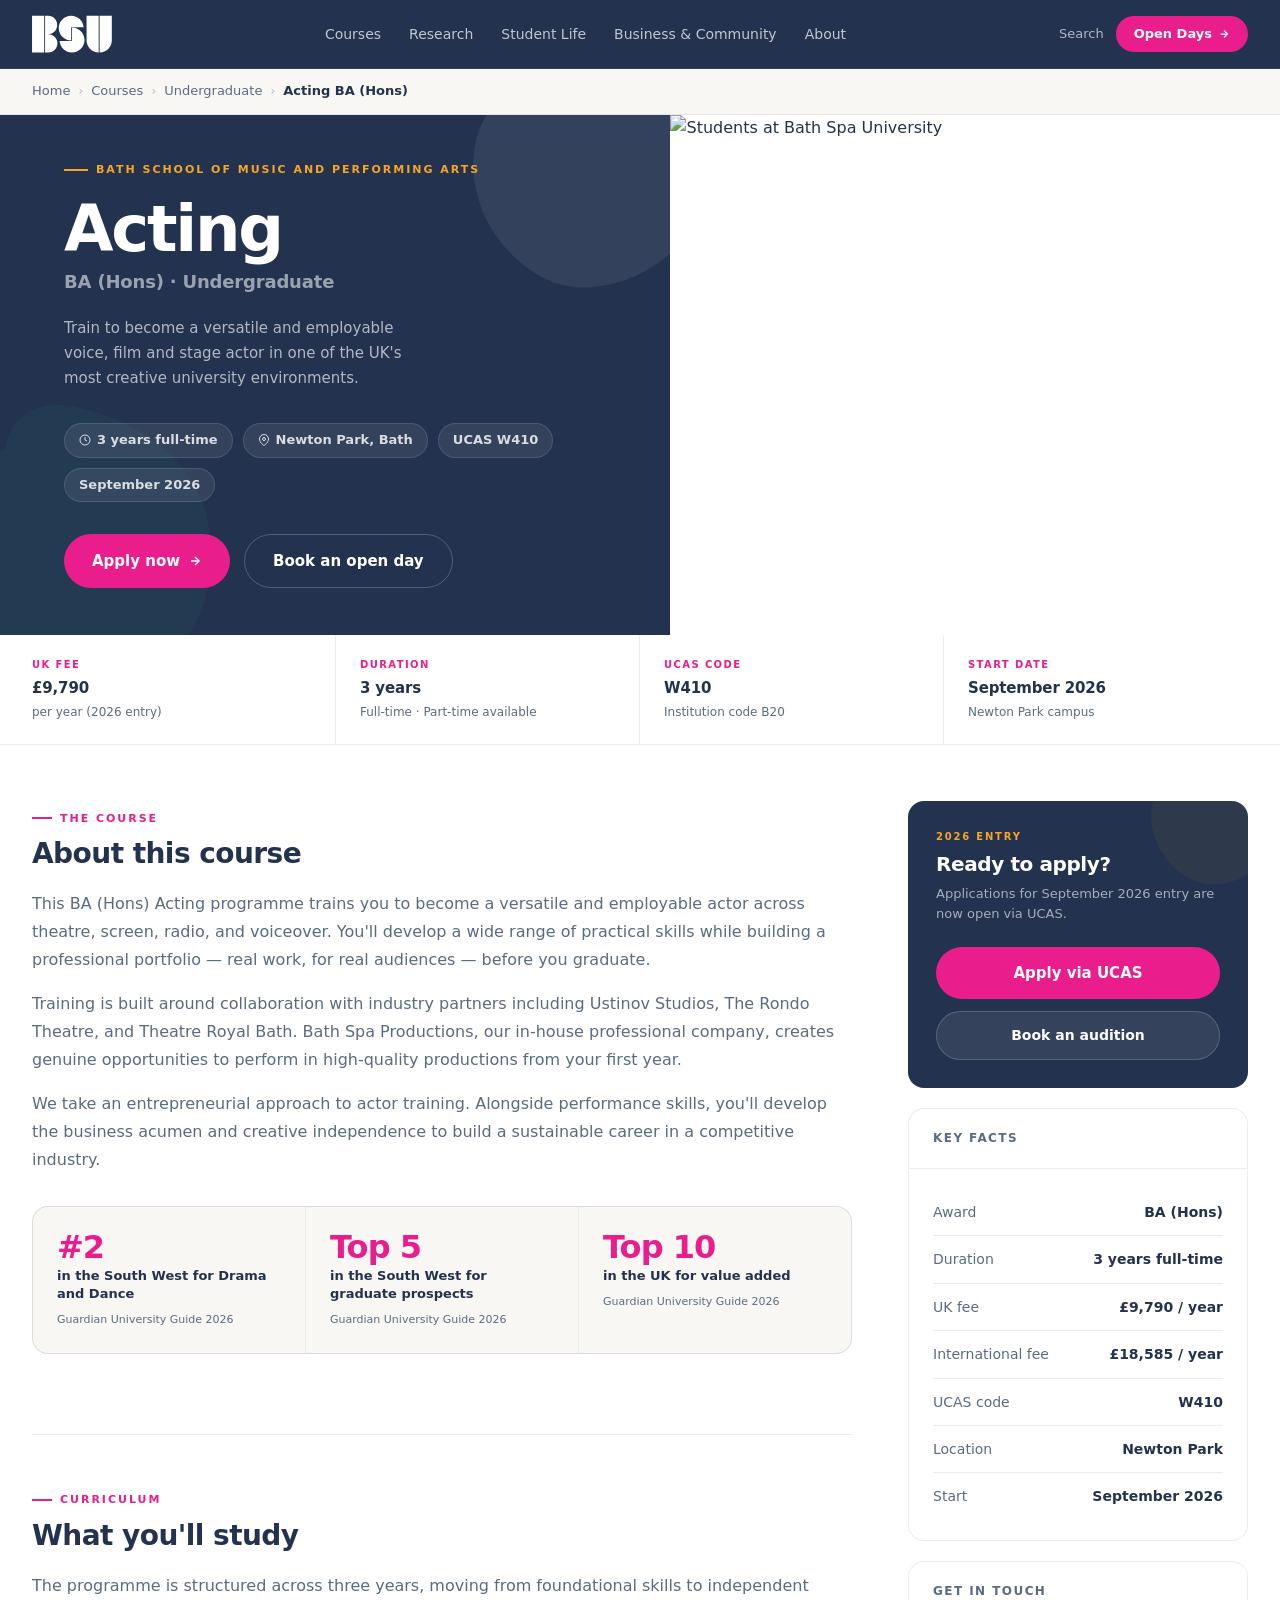
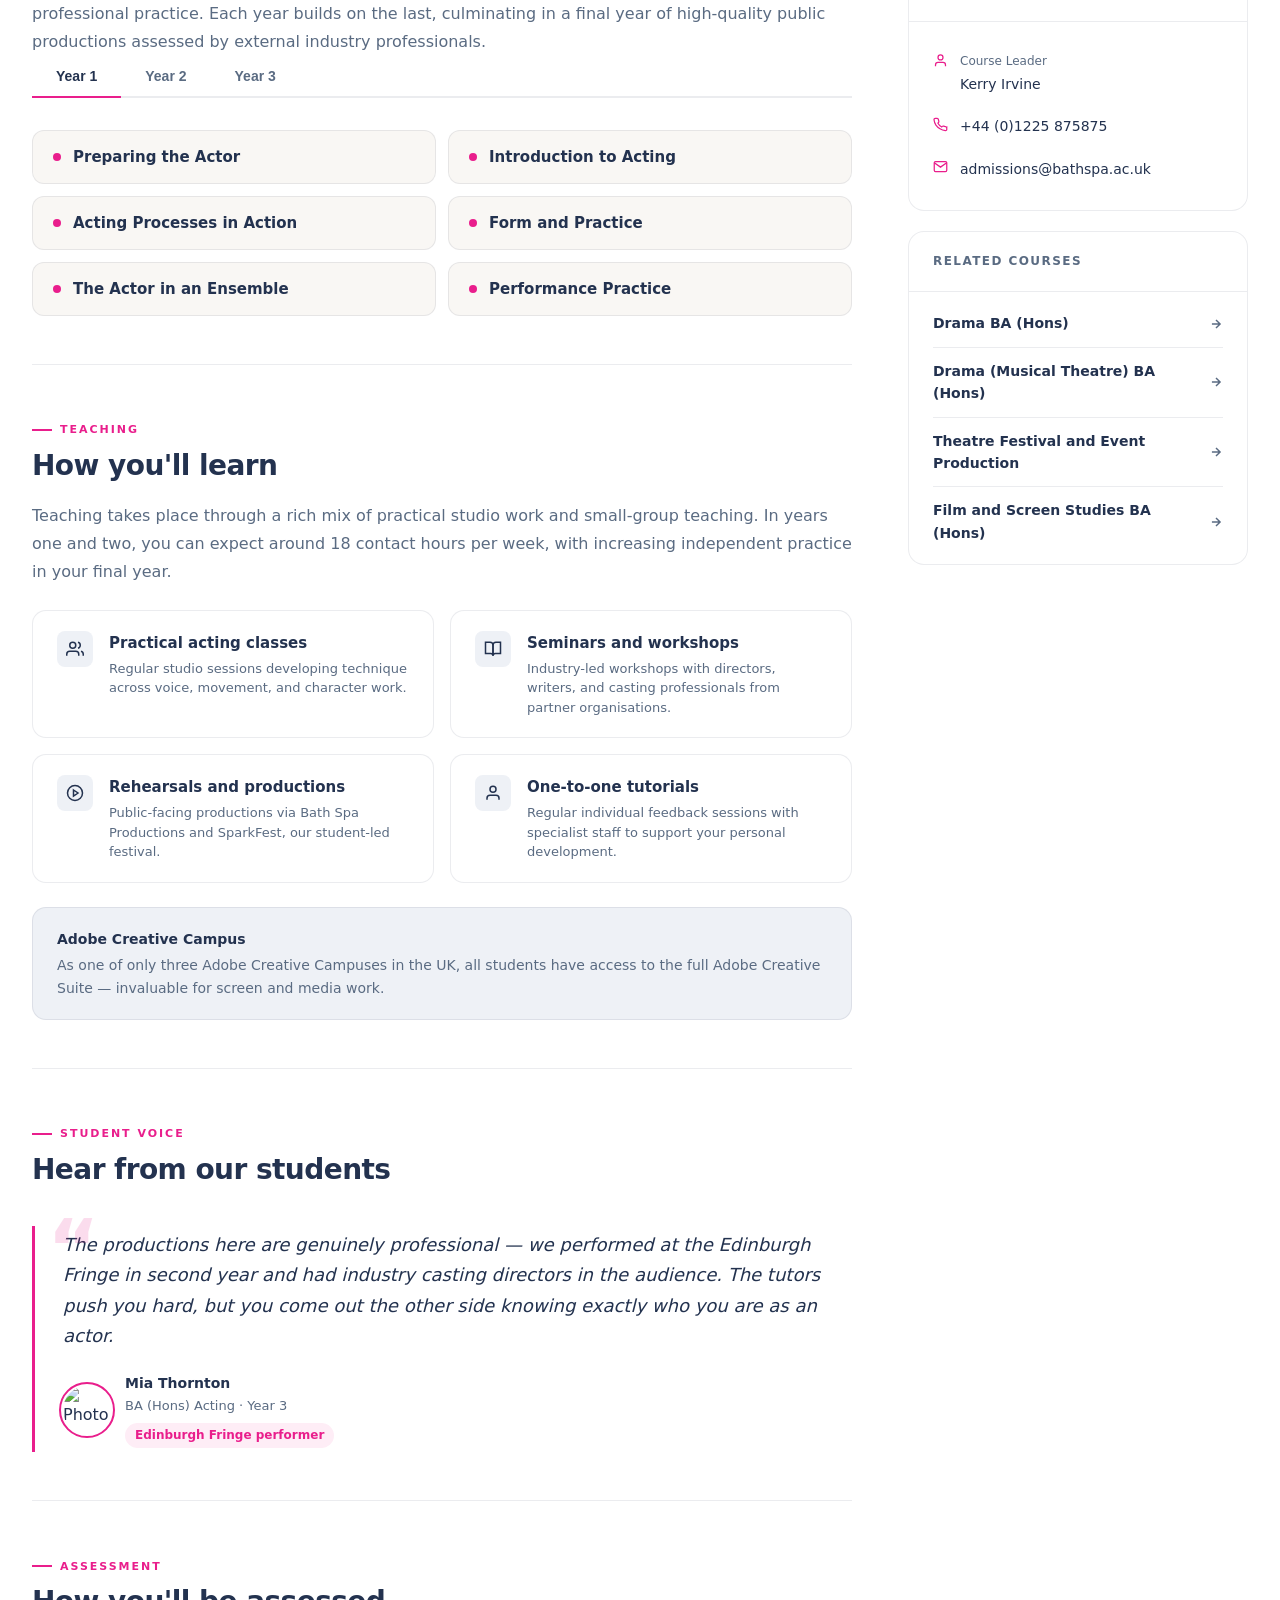
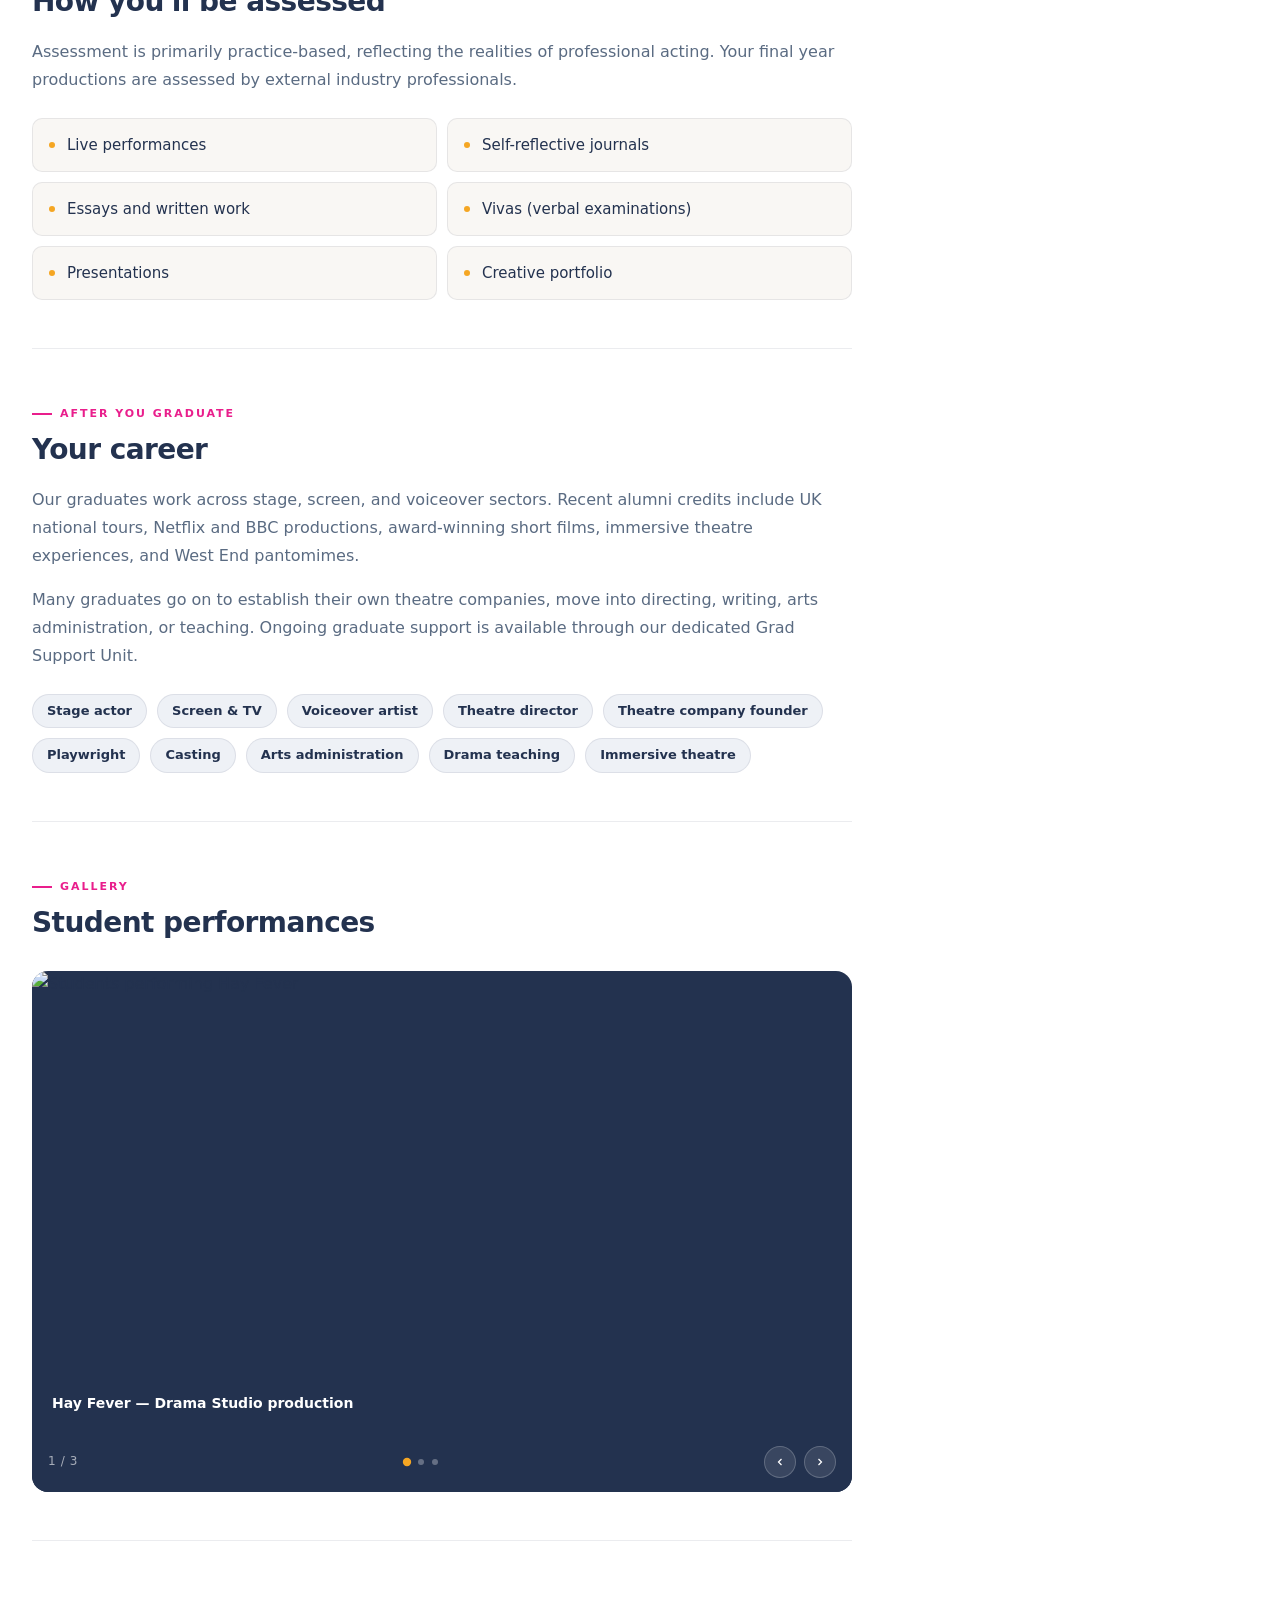
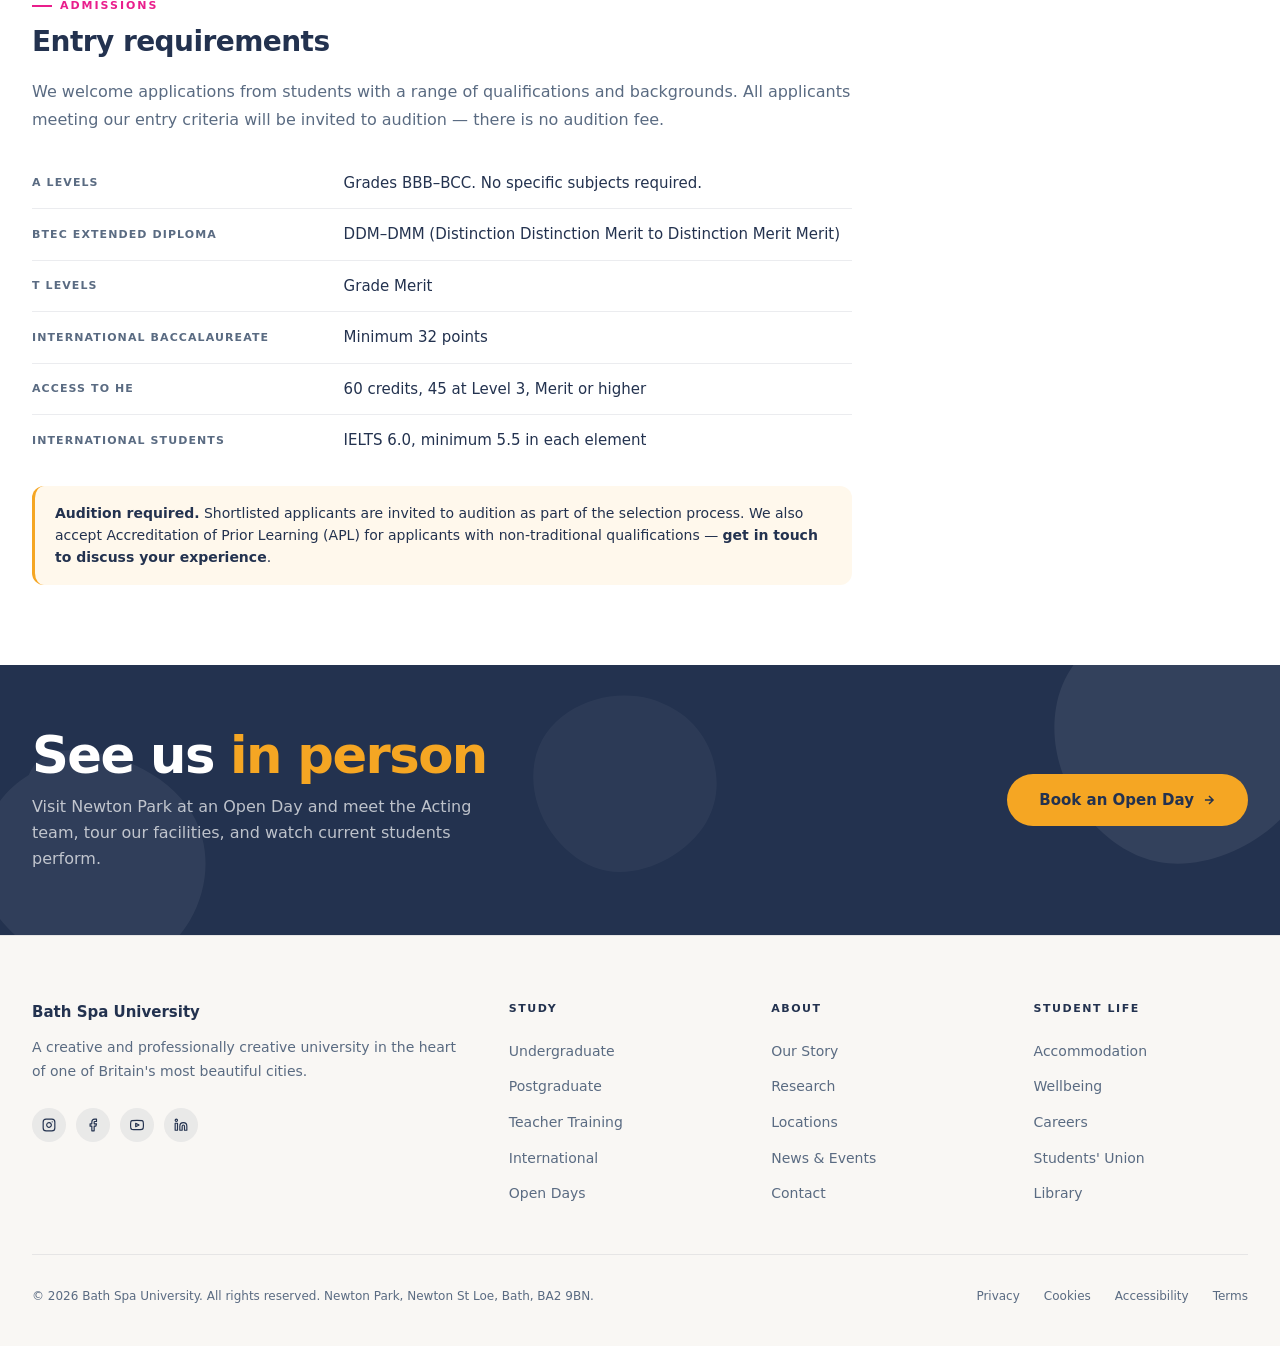
==== course.html @ 6f57d5d0 "add home page and course page" ====
<!DOCTYPE html>
<html lang="en">
<head>
  <meta charset="UTF-8">
  <meta name="viewport" content="width=device-width, initial-scale=1.0">
  <title>Acting BA (Hons) — Bath Spa University</title>
  <style>

    /* ═══════════════════════════════════════════════════════════════
       RESET & BASE
       ═══════════════════════════════════════════════════════════════ */

    *, *::before, *::after { box-sizing: border-box; margin: 0; padding: 0; }
    html { scroll-behavior: smooth; }

    body {
      font-family: ui-sans-serif, system-ui, -apple-system, BlinkMacSystemFont, sans-serif;
      color: #23324f;
      background: #ffffff;
      line-height: 1.6;
      -webkit-font-smoothing: antialiased;
    }

    a { text-decoration: none; color: inherit; }
    img { display: block; max-width: 100%; }

    :root {
      --navy:    #23324f;
      --magenta: #E91E8C;
      --teal:    #2DD4A8;
      --amber:   #F5A623;
      --stone:   #F9F7F4;
      --tint:    #EEF1F6;
      --muted:   #5a6b82;
      --border:  rgba(35,50,79,0.09);
    }

    /* ═══════════════════════════════════════════════════════════════
       NAVIGATION  (identical to home.html)
       ═══════════════════════════════════════════════════════════════ */

    .site-nav {
      position: sticky; top: 0; z-index: 200;
      background: var(--navy);
      border-bottom: 1px solid rgba(255,255,255,0.07);
    }

    .nav-inner {
      max-width: 1320px; margin: 0 auto; padding: 0 2rem;
      height: 4.25rem; display: flex; align-items: center;
      justify-content: space-between; gap: 2rem;
    }

    .nav-logo { display: flex; align-items: center; flex-shrink: 0; }
    .nav-logomark { width: 5rem; height: 2.375rem; }

    .nav-links { display: flex; list-style: none; flex: 1; justify-content: center; }
    .nav-links a {
      display: block; font-size: 0.875rem; font-weight: 500;
      color: rgba(255,255,255,0.72); padding: 0.5rem 0.875rem;
      border-radius: 0.375rem; transition: color 0.2s, background 0.2s;
    }
    .nav-links a:hover { color: white; background: rgba(255,255,255,0.08); }

    .nav-actions { display: flex; align-items: center; gap: 0.75rem; flex-shrink: 0; }
    .nav-text-link { font-size: 0.8125rem; font-weight: 500; color: rgba(255,255,255,0.65); transition: color 0.2s; }
    .nav-text-link:hover { color: white; }

    .btn-nav-cta {
      display: inline-flex; align-items: center; gap: 0.375rem;
      background: var(--magenta); color: white; font-size: 0.8125rem;
      font-weight: 700; padding: 0.5rem 1.125rem; border-radius: 9999px;
      transition: background 0.2s, transform 0.15s;
    }
    .btn-nav-cta:hover { background: #c41570; transform: translateY(-1px); }

    /* ═══════════════════════════════════════════════════════════════
       BREADCRUMB
       ═══════════════════════════════════════════════════════════════ */

    .breadcrumb-bar {
      background: var(--stone);
      border-bottom: 1px solid var(--border);
    }

    .breadcrumb {
      max-width: 1320px; margin: 0 auto; padding: 0.75rem 2rem;
      display: flex; align-items: center; gap: 0.5rem;
      font-size: 0.8125rem; color: var(--muted); flex-wrap: wrap;
    }

    .breadcrumb a { color: var(--muted); transition: color 0.2s; }
    .breadcrumb a:hover { color: var(--magenta); }
    .breadcrumb-sep { color: rgba(35,50,79,0.3); font-size: 0.75rem; }
    .breadcrumb-current { color: var(--navy); font-weight: 600; }

    /* ═══════════════════════════════════════════════════════════════
       COURSE HERO
       ═══════════════════════════════════════════════════════════════ */

    .course-hero {
      display: grid;
      grid-template-columns: 1.1fr 1fr;
      height: 520px;
    }

    .course-hero-panel {
      background: var(--navy);
      padding: 3.5rem 3rem 3.5rem 4rem;
      display: flex; flex-direction: column; justify-content: center;
      position: relative; overflow: hidden;
    }

    .course-hero-deco-bl {
      position: absolute; bottom: -5rem; left: -5rem;
      width: 20rem; height: 20rem; opacity: 0.05; pointer-events: none;
    }

    .course-hero-deco-tr {
      position: absolute; top: -4rem; right: -4rem;
      width: 18rem; height: 18rem; opacity: 0.07; pointer-events: none;
    }

    .course-school {
      display: inline-flex; align-items: center; gap: 0.5rem;
      font-size: 0.6875rem; font-weight: 700; text-transform: uppercase;
      letter-spacing: 0.18em; color: var(--amber); margin-bottom: 1.25rem;
      position: relative; z-index: 1;
    }
    .course-school::before {
      content: ''; display: block; width: 1.5rem; height: 2px;
      background: var(--amber); flex-shrink: 0;
    }

    .course-title {
      font-size: clamp(3rem, 5vw, 4.5rem);
      font-weight: 900; line-height: 0.95; letter-spacing: -0.035em;
      color: white; margin-bottom: 0.5rem; position: relative; z-index: 1;
    }

    .course-award {
      font-size: 1.125rem; font-weight: 600;
      color: rgba(255,255,255,0.55); margin-bottom: 1.25rem;
      position: relative; z-index: 1; letter-spacing: -0.01em;
    }

    .course-tagline {
      font-size: 0.9375rem; color: rgba(255,255,255,0.65);
      line-height: 1.65; max-width: 38ch; margin-bottom: 2rem;
      position: relative; z-index: 1;
    }

    .course-meta-pills {
      display: flex; flex-wrap: wrap; gap: 0.625rem;
      margin-bottom: 2rem; position: relative; z-index: 1;
    }

    .meta-pill {
      display: inline-flex; align-items: center; gap: 0.375rem;
      background: rgba(255,255,255,0.08); color: rgba(255,255,255,0.82);
      font-size: 0.8125rem; font-weight: 600; padding: 0.375rem 0.875rem;
      border-radius: 9999px; border: 1px solid rgba(255,255,255,0.12);
    }

    .course-hero-actions {
      display: flex; gap: 0.875rem; flex-wrap: wrap;
      position: relative; z-index: 1;
    }

    .btn-primary {
      display: inline-flex; align-items: center; gap: 0.5rem;
      background: var(--magenta); color: white; font-weight: 700;
      font-size: 0.9375rem; padding: 0.875rem 1.75rem; border-radius: 9999px;
      transition: background 0.2s, transform 0.2s, box-shadow 0.2s;
    }
    .btn-primary:hover {
      background: #c41570; transform: translateY(-2px);
      box-shadow: 0 10px 24px rgba(233,30,140,0.35);
    }

    .btn-ghost {
      display: inline-flex; align-items: center; gap: 0.5rem;
      background: transparent; color: white; font-weight: 600;
      font-size: 0.9375rem; padding: 0.875rem 1.75rem; border-radius: 9999px;
      border: 1.5px solid rgba(255,255,255,0.22);
      transition: border-color 0.2s, background 0.2s;
    }
    .btn-ghost:hover { border-color: rgba(255,255,255,0.48); background: rgba(255,255,255,0.06); }

    .course-hero-photo { position: relative; overflow: hidden; }
    .course-hero-photo img {
      position: absolute; inset: 0; width: 100%; height: 100%;
      object-fit: cover; object-position: center 30%;
    }

    /* ═══════════════════════════════════════════════════════════════
       FACTS BAR
       ═══════════════════════════════════════════════════════════════ */

    .facts-bar {
      background: white;
      border-bottom: 1px solid var(--border);
    }

    .facts-inner {
      max-width: 1320px; margin: 0 auto; padding: 0 2rem;
      display: grid; grid-template-columns: repeat(4, 1fr);
    }

    .fact-item {
      padding: 1.375rem 1.5rem;
      border-right: 1px solid var(--border);
      display: flex; flex-direction: column; gap: 0.2rem;
    }
    .fact-item:first-child { padding-left: 0; }
    .fact-item:last-child { border-right: none; }

    .fact-label {
      font-size: 0.625rem; font-weight: 700; text-transform: uppercase;
      letter-spacing: 0.14em; color: var(--magenta);
    }

    .fact-value {
      font-size: 0.9375rem; font-weight: 800; color: var(--navy);
      letter-spacing: -0.01em;
    }

    .fact-note { font-size: 0.75rem; color: var(--muted); }

    /* ═══════════════════════════════════════════════════════════════
       TWO-COLUMN LAYOUT
       ═══════════════════════════════════════════════════════════════ */

    .course-layout {
      max-width: 1320px; margin: 0 auto; padding: 3.5rem 2rem 5rem;
      display: grid; grid-template-columns: 1fr 340px; gap: 3.5rem;
      align-items: start;
    }

    /* ── MAIN CONTENT ── */

    .course-main { min-width: 0; }

    .course-section {
      padding-bottom: 3rem;
      margin-bottom: 3rem;
      border-bottom: 1px solid var(--border);
    }
    .course-section:last-child { border-bottom: none; padding-bottom: 0; margin-bottom: 0; }

    .section-eyebrow {
      display: inline-flex; align-items: center; gap: 0.5rem;
      font-size: 0.6875rem; font-weight: 700; text-transform: uppercase;
      letter-spacing: 0.18em; color: var(--magenta); margin-bottom: 0.75rem;
    }
    .section-eyebrow::before {
      content: ''; display: block; width: 1.25rem; height: 2px;
      background: var(--magenta); flex-shrink: 0;
    }

    .course-h2 {
      font-size: 1.75rem; font-weight: 900; letter-spacing: -0.02em;
      color: var(--navy); margin-bottom: 1.25rem; line-height: 1.1;
    }

    .course-body {
      font-size: 1rem; color: var(--muted); line-height: 1.75;
    }
    .course-body p + p { margin-top: 1rem; }

    /* Rankings strip */
    .rankings-strip {
      display: grid; grid-template-columns: repeat(3, 1fr);
      gap: 1px; background: var(--border);
      border: 1px solid var(--border); border-radius: 1rem;
      overflow: hidden; margin: 2rem 0;
    }

    .ranking-item {
      background: var(--stone); padding: 1.5rem;
      display: flex; flex-direction: column; gap: 0.25rem;
    }

    .ranking-stat {
      font-size: 2rem; font-weight: 900; letter-spacing: -0.03em;
      color: var(--magenta); line-height: 1;
    }

    .ranking-desc {
      font-size: 0.8125rem; color: var(--navy); font-weight: 600;
      line-height: 1.4;
    }

    .ranking-source {
      font-size: 0.6875rem; color: var(--muted); margin-top: 0.25rem;
    }

    /* Module tabs */
    .module-tabs {
      display: flex; gap: 0; border-bottom: 2px solid var(--border);
      margin-bottom: 2rem;
    }

    .module-tab {
      background: none; border: none; cursor: pointer;
      font-size: 0.875rem; font-weight: 600; color: var(--muted);
      padding: 0.75rem 1.5rem; margin-bottom: -2px;
      border-bottom: 2px solid transparent;
      transition: color 0.2s, border-color 0.2s;
    }
    .module-tab.active { color: var(--navy); border-bottom-color: var(--magenta); }
    .module-tab:hover { color: var(--navy); }

    .module-panel { display: none; }
    .module-panel.active { display: block; }

    .module-grid {
      display: grid; grid-template-columns: repeat(2, 1fr); gap: 0.75rem;
    }

    .module-card {
      background: var(--stone); border-radius: 0.75rem;
      padding: 1rem 1.25rem;
      border: 1px solid var(--border);
      display: flex; align-items: flex-start; gap: 0.75rem;
    }

    .module-dot {
      width: 0.5rem; height: 0.5rem; border-radius: 50%;
      background: var(--magenta); flex-shrink: 0; margin-top: 0.375rem;
    }

    .module-name {
      font-size: 0.9375rem; font-weight: 600; color: var(--navy);
      line-height: 1.35;
    }

    /* Teaching methods */
    .teaching-grid {
      display: grid; grid-template-columns: repeat(2, 1fr); gap: 1rem;
      margin-top: 1.5rem;
    }

    .teaching-card {
      background: white; border: 1px solid var(--border);
      border-radius: 0.875rem; padding: 1.25rem 1.5rem;
      display: flex; align-items: flex-start; gap: 1rem;
    }

    .teaching-icon {
      width: 2.25rem; height: 2.25rem; border-radius: 0.5rem;
      background: var(--tint); display: flex; align-items: center;
      justify-content: center; flex-shrink: 0; color: var(--navy);
    }

    .teaching-card-title {
      font-size: 0.9375rem; font-weight: 700; color: var(--navy);
      margin-bottom: 0.25rem;
    }
    .teaching-card-desc { font-size: 0.8125rem; color: var(--muted); line-height: 1.5; }

    /* Carousel */
    .carousel {
      position: relative; overflow: hidden; border-radius: 1rem;
      background: var(--navy); margin-top: 2rem;
    }

    .carousel-track {
      display: flex; transition: transform 0.45s cubic-bezier(0.4,0,0.2,1);
    }

    .carousel-slide {
      min-width: 100%; position: relative; aspect-ratio: 16/9;
    }

    .carousel-slide img {
      width: 100%; height: 100%; object-fit: cover; display: block;
    }

    .carousel-caption {
      position: absolute; bottom: 0; left: 0; right: 0;
      padding: 1.5rem 1.25rem 1.125rem;
      background: linear-gradient(to top, rgba(35,50,79,0.85) 0%, transparent 100%);
      color: white; font-size: 0.875rem; font-weight: 600;
    }

    .carousel-controls {
      display: flex; align-items: center; justify-content: space-between;
      padding: 0.875rem 1rem; background: var(--navy);
    }

    .carousel-dots {
      display: flex; gap: 0.5rem; align-items: center;
    }

    .carousel-dot {
      width: 6px; height: 6px; border-radius: 50%;
      background: rgba(255,255,255,0.3); border: none; cursor: pointer; padding: 0;
      transition: background 0.2s, transform 0.2s;
    }

    .carousel-dot.active { background: var(--amber); transform: scale(1.4); }

    .carousel-btn {
      background: rgba(255,255,255,0.1); border: 1px solid rgba(255,255,255,0.2);
      color: white; border-radius: 9999px; width: 2rem; height: 2rem;
      display: flex; align-items: center; justify-content: center;
      cursor: pointer; transition: background 0.2s;
      font-size: 0.75rem; padding: 0;
    }

    .carousel-btn:hover { background: rgba(255,255,255,0.2); }

    .carousel-label {
      font-size: 0.75rem; color: rgba(255,255,255,0.6); font-weight: 500; letter-spacing: 0.05em;
    }

    /* Inline pull-quote testimonial */
    .pull-quote {
      margin-top: 2.5rem;
      border-left: 3px solid var(--magenta);
      padding: 0.25rem 0 0.25rem 1.75rem;
      position: relative;
    }

    .pull-quote-mark {
      font-size: 5rem; line-height: 1; font-weight: 900;
      color: var(--magenta); opacity: 0.15;
      position: absolute; top: -1rem; left: 0.75rem;
      pointer-events: none; user-select: none; font-style: normal;
    }

    .pull-quote blockquote {
      font-size: 1.125rem; font-style: italic; font-weight: 500;
      color: var(--navy); line-height: 1.7; margin: 0 0 1.25rem;
    }

    .pull-quote-attribution {
      display: flex; align-items: center; gap: 0.875rem;
    }

    .pull-quote-avatar {
      width: 3rem; height: 3rem; border-radius: 50%;
      object-fit: cover; flex-shrink: 0;
      outline: 2px solid var(--magenta); outline-offset: 2px;
    }

    .pull-quote-name {
      font-size: 0.875rem; font-weight: 700; color: var(--navy);
    }

    .pull-quote-role {
      font-size: 0.8125rem; color: var(--muted); margin-top: 0.1rem;
    }

    .pull-quote-tag {
      display: inline-block; padding: 0.2rem 0.625rem;
      background: rgba(233,30,140,0.08); color: var(--magenta);
      border-radius: 9999px; font-size: 0.75rem; font-weight: 600;
      margin-top: 0.375rem;
    }

    /* Assessment list */
    .assessment-list {
      display: grid; grid-template-columns: repeat(2, 1fr);
      gap: 0.625rem; margin-top: 1.5rem;
    }

    .assessment-item {
      display: flex; align-items: center; gap: 0.75rem;
      font-size: 0.9375rem; color: var(--navy); font-weight: 500;
      padding: 0.875rem 1rem; background: var(--stone);
      border-radius: 0.625rem; border: 1px solid var(--border);
    }

    .assessment-item::before {
      content: ''; display: block; width: 0.375rem; height: 0.375rem;
      border-radius: 50%; background: var(--amber); flex-shrink: 0;
    }

    /* Careers */
    .careers-tags {
      display: flex; flex-wrap: wrap; gap: 0.625rem; margin-top: 1.5rem;
    }

    .career-tag {
      display: inline-block; background: var(--tint);
      color: var(--navy); font-size: 0.8125rem; font-weight: 600;
      padding: 0.375rem 0.875rem; border-radius: 9999px;
      border: 1px solid var(--border);
    }

    /* Entry requirements */
    .entry-table {
      width: 100%; border-collapse: collapse; margin-top: 1.5rem;
      font-size: 0.9375rem;
    }

    .entry-table tr { border-bottom: 1px solid var(--border); }
    .entry-table tr:last-child { border-bottom: none; }

    .entry-table th {
      text-align: left; font-size: 0.6875rem; font-weight: 700;
      text-transform: uppercase; letter-spacing: 0.1em; color: var(--muted);
      padding: 0.875rem 1rem 0.875rem 0; width: 38%;
    }

    .entry-table td {
      padding: 0.875rem 0; color: var(--navy); font-weight: 500;
      line-height: 1.5;
    }

    .entry-note {
      margin-top: 1.25rem; padding: 1rem 1.25rem;
      background: #FFF8EC; border-radius: 0.75rem;
      border-left: 3px solid var(--amber);
      font-size: 0.875rem; color: var(--navy); line-height: 1.6;
    }

    /* ── SIDEBAR ── */

    .course-sidebar { position: sticky; top: calc(4.25rem + 1.5rem); }

    .sidebar-card {
      background: white; border: 1px solid var(--border);
      border-radius: 1rem; overflow: hidden; margin-bottom: 1.25rem;
    }

    .sidebar-card-head {
      padding: 1.25rem 1.5rem;
      border-bottom: 1px solid var(--border);
    }

    .sidebar-card-title {
      font-size: 0.75rem; font-weight: 700; text-transform: uppercase;
      letter-spacing: 0.12em; color: var(--muted);
    }

    .sidebar-card-body { padding: 1.25rem 1.5rem; }

    /* Apply card */
    .apply-card {
      background: var(--navy);
      border-radius: 1rem; padding: 1.75rem; margin-bottom: 1.25rem;
      position: relative; overflow: hidden;
    }

    .apply-card-deco {
      position: absolute; top: -3rem; right: -3rem;
      width: 10rem; height: 10rem; opacity: 0.06; pointer-events: none;
    }

    .apply-card-label {
      font-size: 0.625rem; font-weight: 700; text-transform: uppercase;
      letter-spacing: 0.18em; color: var(--amber); margin-bottom: 0.5rem;
    }

    .apply-card-title {
      font-size: 1.25rem; font-weight: 900; color: white;
      letter-spacing: -0.02em; line-height: 1.15; margin-bottom: 0.5rem;
    }

    .apply-card-deadline {
      font-size: 0.8125rem; color: rgba(255,255,255,0.6);
      margin-bottom: 1.5rem; line-height: 1.5;
    }

    .btn-apply {
      display: block; text-align: center; background: var(--magenta);
      color: white; font-weight: 700; font-size: 0.9375rem;
      padding: 0.875rem 1.5rem; border-radius: 9999px;
      transition: background 0.2s, transform 0.15s; margin-bottom: 0.75rem;
      position: relative; z-index: 1;
    }
    .btn-apply:hover { background: #c41570; transform: translateY(-1px); }

    .btn-audition {
      display: block; text-align: center; background: rgba(255,255,255,0.08);
      color: white; font-weight: 600; font-size: 0.875rem;
      padding: 0.75rem 1.5rem; border-radius: 9999px;
      border: 1.5px solid rgba(255,255,255,0.18);
      transition: background 0.2s; position: relative; z-index: 1;
    }
    .btn-audition:hover { background: rgba(255,255,255,0.14); }

    /* Key facts */
    .keyfact-row {
      display: flex; justify-content: space-between; align-items: baseline;
      gap: 1rem; padding: 0.75rem 0; border-bottom: 1px solid var(--border);
      font-size: 0.875rem;
    }
    .keyfact-row:last-child { border-bottom: none; }
    .keyfact-label { color: var(--muted); flex-shrink: 0; }
    .keyfact-value { font-weight: 700; color: var(--navy); text-align: right; }

    /* Contact */
    .contact-row {
      display: flex; align-items: flex-start; gap: 0.75rem;
      font-size: 0.875rem; padding: 0.625rem 0;
    }
    .contact-row svg { flex-shrink: 0; margin-top: 0.1rem; color: var(--magenta); }
    .contact-row a { color: var(--navy); transition: color 0.2s; }
    .contact-row a:hover { color: var(--magenta); }

    /* Related courses */
    .related-course {
      display: flex; align-items: center; justify-content: space-between;
      gap: 0.75rem; padding: 0.75rem 0;
      border-bottom: 1px solid var(--border);
      font-size: 0.875rem; font-weight: 600; color: var(--navy);
      transition: color 0.2s;
    }
    .related-course:last-child { border-bottom: none; }
    .related-course:hover { color: var(--magenta); }
    .related-course svg { flex-shrink: 0; color: var(--muted); }

    /* ═══════════════════════════════════════════════════════════════
       OPEN DAY CTA BANNER
       ═══════════════════════════════════════════════════════════════ */

    .cta-banner {
      background: var(--navy); padding: 4rem 0;
      position: relative; overflow: hidden;
    }

    .cta-banner-deco {
      position: absolute; pointer-events: none;
    }
    .cta-banner-deco-1 { top: -4rem; right: -4rem; width: 20rem; height: 20rem; opacity: 0.07; }
    .cta-banner-deco-2 { bottom: -5rem; left: -3rem; width: 18rem; height: 18rem; opacity: 0.06; }
    .cta-banner-deco-3 { top: 50%; left: 40%; transform: translateY(-50%); width: 14rem; height: 14rem; opacity: 0.04; }

    .cta-banner-inner {
      max-width: 1320px; margin: 0 auto; padding: 0 2rem;
      display: flex; justify-content: space-between; align-items: center;
      gap: 3rem; position: relative; z-index: 1;
    }

    .cta-banner-text h2 {
      font-size: clamp(2.25rem, 4vw, 3.5rem); font-weight: 900; color: white;
      letter-spacing: -0.03em; line-height: 1.05; margin-bottom: 0.75rem;
    }

    .cta-banner-text h2 em {
      font-style: normal; color: var(--amber);
    }

    .cta-banner-text p {
      font-size: 1rem; color: rgba(255,255,255,0.7); line-height: 1.6; max-width: 44ch;
    }

    .btn-banner {
      display: inline-flex; align-items: center; gap: 0.5rem;
      background: var(--amber); color: var(--navy); font-weight: 700;
      font-size: 0.9375rem; padding: 0.875rem 2rem; border-radius: 9999px;
      white-space: nowrap; flex-shrink: 0;
      transition: transform 0.2s, box-shadow 0.2s;
    }
    .btn-banner:hover { transform: translateY(-2px); box-shadow: 0 8px 24px rgba(0,0,0,0.25); }

    /* ═══════════════════════════════════════════════════════════════
       FOOTER
       ═══════════════════════════════════════════════════════════════ */

    .site-footer { background: var(--stone); border-top: 1px solid var(--border); color: var(--muted); }

    .footer-inner { max-width: 1320px; margin: 0 auto; padding: 4rem 2rem 2.5rem; }

    .footer-top {
      display: grid; grid-template-columns: 2fr 1fr 1fr 1fr;
      gap: 3rem; padding-bottom: 3rem;
      border-bottom: 1px solid var(--border); margin-bottom: 2rem;
    }

    .footer-brand-name { font-size: 0.9375rem; font-weight: 800; color: var(--navy); margin-bottom: 0.75rem; }
    .footer-brand-body { font-size: 0.875rem; line-height: 1.7; margin-bottom: 1.5rem; }

    .footer-social { display: flex; gap: 0.625rem; }
    .social-icon {
      display: flex; align-items: center; justify-content: center;
      width: 2.125rem; height: 2.125rem; border-radius: 50%;
      background: rgba(35,50,79,0.07); color: var(--navy);
      transition: background 0.2s, color 0.2s;
    }
    .social-icon:hover { background: var(--magenta); color: white; }

    .footer-col h4 { font-size: 0.6875rem; font-weight: 700; text-transform: uppercase; letter-spacing: 0.14em; color: var(--navy); margin-bottom: 1.25rem; }
    .footer-col ul { list-style: none; display: flex; flex-direction: column; gap: 0.625rem; }
    .footer-col ul a { font-size: 0.875rem; color: var(--muted); transition: color 0.2s; }
    .footer-col ul a:hover { color: var(--magenta); }

    .footer-bottom { display: flex; justify-content: space-between; align-items: center; gap: 1rem; }
    .footer-bottom p { font-size: 0.75rem; }
    .footer-legal { display: flex; gap: 1.5rem; }
    .footer-legal a { font-size: 0.75rem; color: var(--muted); transition: color 0.2s; }
    .footer-legal a:hover { color: var(--navy); }

    /* ═══════════════════════════════════════════════════════════════
       RESPONSIVE
       ═══════════════════════════════════════════════════════════════ */

    @media (max-width: 1080px) {
      .course-layout { grid-template-columns: 1fr; }
      .course-sidebar { position: static; }
      .sidebar-card { max-width: 560px; }
      .apply-card { max-width: 560px; }
      .facts-inner { grid-template-columns: repeat(2, 1fr); }
      .fact-item:nth-child(2) { border-right: none; }
      .fact-item:nth-child(3) { border-right: 1px solid var(--border); padding-left: 0; }
      .footer-top { grid-template-columns: 1fr 1fr; gap: 2rem; }
    }

    @media (max-width: 800px) {
      .course-hero { grid-template-columns: 1fr; height: auto; }
      .course-hero-panel { padding: 3rem 1.75rem; }
      .course-hero-photo { height: 50vw; }
      .module-grid { grid-template-columns: 1fr; }
      .teaching-grid { grid-template-columns: 1fr; }
      .assessment-list { grid-template-columns: 1fr; }
      .rankings-strip { grid-template-columns: 1fr; }
      .cta-banner-inner { flex-direction: column; align-items: flex-start; }
    }

    @media (max-width: 640px) {
      .nav-links { display: none; }
      .nav-text-link { display: none; }
      .facts-inner { grid-template-columns: 1fr 1fr; }
      .fact-item:nth-child(2) { border-right: none; }
      .fact-item:nth-child(3) { border-right: 1px solid var(--border); }
      .footer-top { grid-template-columns: 1fr; }
      .footer-bottom { flex-direction: column; align-items: flex-start; }
    }

  </style>
</head>
<body>

  <!-- ═══════════════════════════════════════════════════════════════
       NAVIGATION
       ═══════════════════════════════════════════════════════════════ -->
  <nav class="site-nav" aria-label="Site navigation">
    <div class="nav-inner">
      <a href="home.html" class="nav-logo" aria-label="Bath Spa University home">
        <svg class="nav-logomark" viewBox="60 400 1300 615" xmlns="http://www.w3.org/2000/svg" aria-hidden="true">
          <path fill="white" d="M946.5 409.9v399.3c0 110.1 88.2 199.3 197.1 199.6V409.9z"/>
          <path fill="white" d="M1356.8 409.9h-198.2v598.9h.6c109.1 0 197.6-89.4 197.6-199.6z"/>
          <path fill="white" d="M710.7 602.1v218.4H508.5c7.7 105.2 95.3 188.2 202.2 188.2 112 0 202.8-91 202.8-203.3s-90.8-203.3-202.8-203.3"/>
          <path fill="white" d="M697.3 813.1V596.5h202.2c-7.7-104.3-95.3-186.6-202.2-186.6-112 0-202.8 90.3-202.8 201.6s90.8 201.6 202.8 201.6"/>
          <path fill="white" d="M473.6 859.2c0 82.6-66.3 149.5-148 149.5h-52.7V409.9h52.2c80 .3 144.7 67.1 144.7 149.5s-64.7 149.2-144.7 149.5h.5v.8c81.7 0 148 66.9 148 149.5"/>
          <path fill="white" d="M258.7 719.1V409.4h-198v598.9h198v-9.8z"/>
        </svg>
      </a>
      <ul class="nav-links" role="list">
        <li><a href="#">Courses</a></li>
        <li><a href="#">Research</a></li>
        <li><a href="#">Student Life</a></li>
        <li><a href="#">Business & Community</a></li>
        <li><a href="#">About</a></li>
      </ul>
      <div class="nav-actions">
        <a href="#" class="nav-text-link">Search</a>
        <a href="#" class="btn-nav-cta">Open Days
          <svg width="12" height="12" viewBox="0 0 24 24" fill="none" stroke="currentColor" stroke-width="2.5" aria-hidden="true"><path d="M5 12h14M12 5l7 7-7 7"/></svg>
        </a>
      </div>
    </div>
  </nav>

  <!-- ═══════════════════════════════════════════════════════════════
       BREADCRUMB
       ═══════════════════════════════════════════════════════════════ -->
  <div class="breadcrumb-bar">
    <nav class="breadcrumb" aria-label="Breadcrumb">
      <a href="home.html">Home</a>
      <span class="breadcrumb-sep" aria-hidden="true">›</span>
      <a href="#">Courses</a>
      <span class="breadcrumb-sep" aria-hidden="true">›</span>
      <a href="#">Undergraduate</a>
      <span class="breadcrumb-sep" aria-hidden="true">›</span>
      <span class="breadcrumb-current">Acting BA (Hons)</span>
    </nav>
  </div>

  <!-- ═══════════════════════════════════════════════════════════════
       COURSE HERO
       ═══════════════════════════════════════════════════════════════ -->
  <section class="course-hero" aria-labelledby="course-title">

    <div class="course-hero-panel">

      <svg class="course-hero-deco-bl" viewBox="0 0 300 300" xmlns="http://www.w3.org/2000/svg" aria-hidden="true">
        <path d="M80,50 C30,80 10,150 50,200 C90,250 160,280 210,260 C260,240 280,180 270,120 C260,60 200,20 140,10 C110,5 85,20 80,50 Z" fill="#2DD4A8"/>
      </svg>

      <svg class="course-hero-deco-tr" viewBox="0 0 300 300" xmlns="http://www.w3.org/2000/svg" aria-hidden="true">
        <path d="M220,30 C270,60 290,130 260,180 C230,230 160,260 110,240 C60,220 20,160 30,100 C40,40 100,10 150,10 C175,10 195,15 220,30 Z" fill="white"/>
      </svg>

      <p class="course-school">Bath School of Music and Performing Arts</p>

      <h1 class="course-title" id="course-title">Acting</h1>
      <p class="course-award">BA (Hons) · Undergraduate</p>

      <p class="course-tagline">Train to become a versatile and employable voice, film and stage actor in one of the UK's most creative university environments.</p>

      <div class="course-meta-pills">
        <span class="meta-pill">
          <svg width="12" height="12" viewBox="0 0 24 24" fill="none" stroke="currentColor" stroke-width="2" aria-hidden="true"><circle cx="12" cy="12" r="10"/><path d="M12 6v6l4 2"/></svg>
          3 years full-time
        </span>
        <span class="meta-pill">
          <svg width="12" height="12" viewBox="0 0 24 24" fill="none" stroke="currentColor" stroke-width="2" aria-hidden="true"><path d="M21 10c0 7-9 13-9 13s-9-6-9-13a9 9 0 0 1 18 0z"/><circle cx="12" cy="10" r="3"/></svg>
          Newton Park, Bath
        </span>
        <span class="meta-pill">UCAS W410</span>
        <span class="meta-pill">September 2026</span>
      </div>

      <div class="course-hero-actions">
        <a href="#" class="btn-primary">
          Apply now
          <svg width="14" height="14" viewBox="0 0 24 24" fill="none" stroke="currentColor" stroke-width="2.5" aria-hidden="true"><path d="M5 12h14M12 5l7 7-7 7"/></svg>
        </a>
        <a href="#" class="btn-ghost">Book an open day</a>
      </div>

    </div>

    <div class="course-hero-photo" role="img" aria-label="Acting students performing at Bath Spa University">
      <img
        src="https://www.bathspa.ac.uk/media/bathspaacuk/courses/acting/Pool-no-water-mast-1000x1000.jpg"
        alt="Students at Bath Spa University"
        loading="eager"
        fetchpriority="high"
      >
    </div>

  </section>

  <!-- ═══════════════════════════════════════════════════════════════
       KEY FACTS BAR
       ═══════════════════════════════════════════════════════════════ -->
  <div class="facts-bar" aria-label="Key course facts">
    <div class="facts-inner">
      <div class="fact-item">
        <span class="fact-label">UK fee</span>
        <span class="fact-value">£9,790</span>
        <span class="fact-note">per year (2026 entry)</span>
      </div>
      <div class="fact-item">
        <span class="fact-label">Duration</span>
        <span class="fact-value">3 years</span>
        <span class="fact-note">Full-time · Part-time available</span>
      </div>
      <div class="fact-item">
        <span class="fact-label">UCAS code</span>
        <span class="fact-value">W410</span>
        <span class="fact-note">Institution code B20</span>
      </div>
      <div class="fact-item">
        <span class="fact-label">Start date</span>
        <span class="fact-value">September 2026</span>
        <span class="fact-note">Newton Park campus</span>
      </div>
    </div>
  </div>

  <!-- ═══════════════════════════════════════════════════════════════
       MAIN CONTENT + SIDEBAR
       ═══════════════════════════════════════════════════════════════ -->
  <div class="course-layout">

    <!-- ── MAIN ── -->
    <main class="course-main" id="main-content">

      <!-- OVERVIEW -->
      <section class="course-section" aria-labelledby="overview-heading">
        <p class="section-eyebrow">The course</p>
        <h2 class="course-h2" id="overview-heading">About this course</h2>
        <div class="course-body">
          <p>This BA (Hons) Acting programme trains you to become a versatile and employable actor across theatre, screen, radio, and voiceover. You'll develop a wide range of practical skills while building a professional portfolio — real work, for real audiences — before you graduate.</p>
          <p>Training is built around collaboration with industry partners including Ustinov Studios, The Rondo Theatre, and Theatre Royal Bath. Bath Spa Productions, our in-house professional company, creates genuine opportunities to perform in high-quality productions from your first year.</p>
          <p>We take an entrepreneurial approach to actor training. Alongside performance skills, you'll develop the business acumen and creative independence to build a sustainable career in a competitive industry.</p>
        </div>

        <div class="rankings-strip" role="list" aria-label="Course rankings">
          <div class="ranking-item" role="listitem">
            <p class="ranking-stat">#2</p>
            <p class="ranking-desc">in the South West for Drama and Dance</p>
            <p class="ranking-source">Guardian University Guide 2026</p>
          </div>
          <div class="ranking-item" role="listitem">
            <p class="ranking-stat">Top 5</p>
            <p class="ranking-desc">in the South West for graduate prospects</p>
            <p class="ranking-source">Guardian University Guide 2026</p>
          </div>
          <div class="ranking-item" role="listitem">
            <p class="ranking-stat">Top 10</p>
            <p class="ranking-desc">in the UK for value added</p>
            <p class="ranking-source">Guardian University Guide 2026</p>
          </div>
        </div>
      </section>

      <!-- WHAT YOU'LL STUDY -->
      <section class="course-section" aria-labelledby="modules-heading">
        <p class="section-eyebrow">Curriculum</p>
        <h2 class="course-h2" id="modules-heading">What you'll study</h2>
        <p class="course-body">The programme is structured across three years, moving from foundational skills to independent professional practice. Each year builds on the last, culminating in a final year of high-quality public productions assessed by external industry professionals.</p>

        <div class="module-tabs" role="tablist" aria-label="Study years">
          <button class="module-tab active" role="tab" aria-selected="true" data-panel="year1">Year 1</button>
          <button class="module-tab" role="tab" aria-selected="false" data-panel="year2">Year 2</button>
          <button class="module-tab" role="tab" aria-selected="false" data-panel="year3">Year 3</button>
        </div>

        <div class="module-panel active" id="panel-year1" role="tabpanel">
          <div class="module-grid">
            <div class="module-card"><span class="module-dot" aria-hidden="true"></span><span class="module-name">Preparing the Actor</span></div>
            <div class="module-card"><span class="module-dot" aria-hidden="true"></span><span class="module-name">Introduction to Acting</span></div>
            <div class="module-card"><span class="module-dot" aria-hidden="true"></span><span class="module-name">Acting Processes in Action</span></div>
            <div class="module-card"><span class="module-dot" aria-hidden="true"></span><span class="module-name">Form and Practice</span></div>
            <div class="module-card"><span class="module-dot" aria-hidden="true"></span><span class="module-name">The Actor in an Ensemble</span></div>
            <div class="module-card"><span class="module-dot" aria-hidden="true"></span><span class="module-name">Performance Practice</span></div>
          </div>
        </div>

        <div class="module-panel" id="panel-year2" role="tabpanel">
          <div class="module-grid">
            <div class="module-card"><span class="module-dot" aria-hidden="true"></span><span class="module-name">Text Project</span></div>
            <div class="module-card"><span class="module-dot" aria-hidden="true"></span><span class="module-name">Theatre Making</span></div>
            <div class="module-card"><span class="module-dot" aria-hidden="true"></span><span class="module-name">The Actor's Portfolio Career</span></div>
            <div class="module-card"><span class="module-dot" aria-hidden="true"></span><span class="module-name">Live Performance</span></div>
            <div class="module-card"><span class="module-dot" aria-hidden="true"></span><span class="module-name">Mediated Performance</span></div>
            <div class="module-card"><span class="module-dot" aria-hidden="true"></span><span class="module-name">The Self-Directed Creative</span></div>
          </div>
        </div>

        <div class="module-panel" id="panel-year3" role="tabpanel">
          <div class="module-grid">
            <div class="module-card"><span class="module-dot" aria-hidden="true"></span><span class="module-name">Acting Independent Study</span></div>
            <div class="module-card"><span class="module-dot" aria-hidden="true"></span><span class="module-name">Production Project: Live Production</span></div>
            <div class="module-card"><span class="module-dot" aria-hidden="true"></span><span class="module-name">Production Project: Mediated Production</span></div>
            <div class="module-card"><span class="module-dot" aria-hidden="true"></span><span class="module-name">Production Project: Small Scale Production</span></div>
            <div class="module-card"><span class="module-dot" aria-hidden="true"></span><span class="module-name">Creative Portfolio</span></div>
          </div>
        </div>
      </section>

      <!-- HOW YOU'LL LEARN -->
      <section class="course-section" aria-labelledby="teaching-heading">
        <p class="section-eyebrow">Teaching</p>
        <h2 class="course-h2" id="teaching-heading">How you'll learn</h2>
        <p class="course-body">Teaching takes place through a rich mix of practical studio work and small-group teaching. In years one and two, you can expect around 18 contact hours per week, with increasing independent practice in your final year.</p>

        <div class="teaching-grid">
          <div class="teaching-card">
            <div class="teaching-icon" aria-hidden="true">
              <svg width="18" height="18" viewBox="0 0 24 24" fill="none" stroke="currentColor" stroke-width="2"><path d="M17 21v-2a4 4 0 0 0-4-4H5a4 4 0 0 0-4 4v2"/><circle cx="9" cy="7" r="4"/><path d="M23 21v-2a4 4 0 0 0-3-3.87"/><path d="M16 3.13a4 4 0 0 1 0 7.75"/></svg>
            </div>
            <div>
              <p class="teaching-card-title">Practical acting classes</p>
              <p class="teaching-card-desc">Regular studio sessions developing technique across voice, movement, and character work.</p>
            </div>
          </div>
          <div class="teaching-card">
            <div class="teaching-icon" aria-hidden="true">
              <svg width="18" height="18" viewBox="0 0 24 24" fill="none" stroke="currentColor" stroke-width="2"><path d="M2 3h6a4 4 0 0 1 4 4v14a3 3 0 0 0-3-3H2z"/><path d="M22 3h-6a4 4 0 0 0-4 4v14a3 3 0 0 1 3-3h7z"/></svg>
            </div>
            <div>
              <p class="teaching-card-title">Seminars and workshops</p>
              <p class="teaching-card-desc">Industry-led workshops with directors, writers, and casting professionals from partner organisations.</p>
            </div>
          </div>
          <div class="teaching-card">
            <div class="teaching-icon" aria-hidden="true">
              <svg width="18" height="18" viewBox="0 0 24 24" fill="none" stroke="currentColor" stroke-width="2"><circle cx="12" cy="12" r="10"/><polygon points="10 8 16 12 10 16 10 8"/></svg>
            </div>
            <div>
              <p class="teaching-card-title">Rehearsals and productions</p>
              <p class="teaching-card-desc">Public-facing productions via Bath Spa Productions and SparkFest, our student-led festival.</p>
            </div>
          </div>
          <div class="teaching-card">
            <div class="teaching-icon" aria-hidden="true">
              <svg width="18" height="18" viewBox="0 0 24 24" fill="none" stroke="currentColor" stroke-width="2"><path d="M20 21v-2a4 4 0 0 0-4-4H8a4 4 0 0 0-4 4v2"/><circle cx="12" cy="7" r="4"/></svg>
            </div>
            <div>
              <p class="teaching-card-title">One-to-one tutorials</p>
              <p class="teaching-card-desc">Regular individual feedback sessions with specialist staff to support your personal development.</p>
            </div>
          </div>
        </div>

        <div style="margin-top: 1.5rem; padding: 1.25rem 1.5rem; background: var(--tint); border-radius: 0.875rem; border: 1px solid var(--border);">
          <p style="font-size: 0.875rem; color: var(--navy); font-weight: 600; margin-bottom: 0.25rem;">Adobe Creative Campus</p>
          <p style="font-size: 0.875rem; color: var(--muted); line-height: 1.6;">As one of only three Adobe Creative Campuses in the UK, all students have access to the full Adobe Creative Suite — invaluable for screen and media work.</p>
        </div>
      </section>

      <!-- STUDENT TESTIMONIAL -->
      <section class="course-section" aria-labelledby="testimonial-heading">
        <p class="section-eyebrow">Student voice</p>
        <h2 class="course-h2" id="testimonial-heading">Hear from our students</h2>

        <div class="pull-quote">
          <span class="pull-quote-mark" aria-hidden="true">&ldquo;</span>
          <blockquote>
            The productions here are genuinely professional &mdash; we performed at the Edinburgh Fringe in second year and had industry casting directors in the audience. The tutors push you hard, but you come out the other side knowing exactly who you are as an actor.
          </blockquote>
          <div class="pull-quote-attribution">
            <img
              class="pull-quote-avatar"
              src="https://i.pravatar.cc/150?img=47"
              alt="Photo of Mia Thornton, Acting student"
              loading="lazy"
            >
            <div>
              <p class="pull-quote-name">Mia Thornton</p>
              <p class="pull-quote-role">BA (Hons) Acting &middot; Year 3</p>
              <span class="pull-quote-tag">Edinburgh Fringe performer</span>
            </div>
          </div>
        </div>
      </section>

      <!-- ASSESSMENT -->
      <section class="course-section" aria-labelledby="assessment-heading">
        <p class="section-eyebrow">Assessment</p>
        <h2 class="course-h2" id="assessment-heading">How you'll be assessed</h2>
        <p class="course-body">Assessment is primarily practice-based, reflecting the realities of professional acting. Your final year productions are assessed by external industry professionals.</p>
        <div class="assessment-list" role="list">
          <div class="assessment-item" role="listitem">Live performances</div>
          <div class="assessment-item" role="listitem">Self-reflective journals</div>
          <div class="assessment-item" role="listitem">Essays and written work</div>
          <div class="assessment-item" role="listitem">Vivas (verbal examinations)</div>
          <div class="assessment-item" role="listitem">Presentations</div>
          <div class="assessment-item" role="listitem">Creative portfolio</div>
        </div>
      </section>

      <!-- CAREERS -->
      <section class="course-section" aria-labelledby="careers-heading">
        <p class="section-eyebrow">After you graduate</p>
        <h2 class="course-h2" id="careers-heading">Your career</h2>
        <div class="course-body">
          <p>Our graduates work across stage, screen, and voiceover sectors. Recent alumni credits include UK national tours, Netflix and BBC productions, award-winning short films, immersive theatre experiences, and West End pantomimes.</p>
          <p>Many graduates go on to establish their own theatre companies, move into directing, writing, arts administration, or teaching. Ongoing graduate support is available through our dedicated Grad Support Unit.</p>
        </div>
        <div class="careers-tags" aria-label="Career paths">
          <span class="career-tag">Stage actor</span>
          <span class="career-tag">Screen & TV</span>
          <span class="career-tag">Voiceover artist</span>
          <span class="career-tag">Theatre director</span>
          <span class="career-tag">Theatre company founder</span>
          <span class="career-tag">Playwright</span>
          <span class="career-tag">Casting</span>
          <span class="career-tag">Arts administration</span>
          <span class="career-tag">Drama teaching</span>
          <span class="career-tag">Immersive theatre</span>
        </div>
      </section>

      <!-- STUDENT PERFORMANCES CAROUSEL -->
      <section class="course-section" aria-labelledby="performances-heading">
        <p class="section-eyebrow">Gallery</p>
        <h2 class="course-h2" id="performances-heading">Student performances</h2>

        <div class="carousel" id="perf-carousel" aria-label="Student performance photos" role="region">
          <div class="carousel-track" id="perf-track">
            <div class="carousel-slide">
              <img src="https://www.bathspa.ac.uk/media/bathspaacuk/courses/acting/Hay-Fever-654x438.jpg" alt="Students performing Hay Fever" loading="lazy">
              <p class="carousel-caption">Hay Fever — Drama Studio production</p>
            </div>
            <div class="carousel-slide">
              <img src="https://www.bathspa.ac.uk/media/bathspaacuk/courses/acting/Pool-no-water-1493x1000.jpg" alt="Students performing Pool (no water)" loading="lazy">
              <p class="carousel-caption">Pool (no water) — final year production</p>
            </div>
            <div class="carousel-slide">
              <img src="https://www.bathspa.ac.uk/media/bathspaacuk/courses/acting/snow-queen-acting-654x438.jpg" alt="Students performing The Snow Queen" loading="lazy">
              <p class="carousel-caption">The Snow Queen — BSU Productions</p>
            </div>
          </div>

          <div class="carousel-controls">
            <span class="carousel-label" id="perf-counter" aria-live="polite">1 / 3</span>
            <div class="carousel-dots" role="tablist" aria-label="Go to slide">
              <button class="carousel-dot active" role="tab" aria-selected="true" aria-label="Slide 1" data-slide="0"></button>
              <button class="carousel-dot" role="tab" aria-selected="false" aria-label="Slide 2" data-slide="1"></button>
              <button class="carousel-dot" role="tab" aria-selected="false" aria-label="Slide 3" data-slide="2"></button>
            </div>
            <div style="display:flex;gap:0.5rem;">
              <button class="carousel-btn" id="perf-prev" aria-label="Previous slide">
                <svg width="12" height="12" viewBox="0 0 24 24" fill="none" stroke="currentColor" stroke-width="2.5" aria-hidden="true"><path d="M15 18l-6-6 6-6"/></svg>
              </button>
              <button class="carousel-btn" id="perf-next" aria-label="Next slide">
                <svg width="12" height="12" viewBox="0 0 24 24" fill="none" stroke="currentColor" stroke-width="2.5" aria-hidden="true"><path d="M9 18l6-6-6-6"/></svg>
              </button>
            </div>
          </div>
        </div>
      </section>

      <!-- ENTRY REQUIREMENTS -->
      <section class="course-section" aria-labelledby="entry-heading">
        <p class="section-eyebrow">Admissions</p>
        <h2 class="course-h2" id="entry-heading">Entry requirements</h2>
        <p class="course-body">We welcome applications from students with a range of qualifications and backgrounds. All applicants meeting our entry criteria will be invited to audition — there is no audition fee.</p>

        <table class="entry-table">
          <tbody>
            <tr>
              <th scope="row">A Levels</th>
              <td>Grades BBB–BCC. No specific subjects required.</td>
            </tr>
            <tr>
              <th scope="row">BTEC Extended Diploma</th>
              <td>DDM–DMM (Distinction Distinction Merit to Distinction Merit Merit)</td>
            </tr>
            <tr>
              <th scope="row">T Levels</th>
              <td>Grade Merit</td>
            </tr>
            <tr>
              <th scope="row">International Baccalaureate</th>
              <td>Minimum 32 points</td>
            </tr>
            <tr>
              <th scope="row">Access to HE</th>
              <td>60 credits, 45 at Level 3, Merit or higher</td>
            </tr>
            <tr>
              <th scope="row">International students</th>
              <td>IELTS 6.0, minimum 5.5 in each element</td>
            </tr>
          </tbody>
        </table>

        <div class="entry-note" role="note">
          <strong>Audition required.</strong> Shortlisted applicants are invited to audition as part of the selection process. We also accept Accreditation of Prior Learning (APL) for applicants with non-traditional qualifications — <a href="#" style="color: var(--navy); font-weight: 600;">get in touch to discuss your experience</a>.
        </div>
      </section>

    </main>

    <!-- ── SIDEBAR ── -->
    <aside class="course-sidebar" aria-label="Course actions and information">

      <!-- Apply card -->
      <div class="apply-card" aria-labelledby="apply-title">
        <svg class="apply-card-deco" viewBox="0 0 300 300" xmlns="http://www.w3.org/2000/svg" aria-hidden="true">
          <path d="M220,30 C270,60 290,130 260,180 C230,230 160,260 110,240 C60,220 20,160 30,100 C40,40 100,10 150,10 C175,10 195,15 220,30 Z" fill="#F5A623"/>
        </svg>
        <p class="apply-card-label">2026 entry</p>
        <h2 class="apply-card-title" id="apply-title">Ready to apply?</h2>
        <p class="apply-card-deadline">Applications for September 2026 entry are now open via UCAS.</p>
        <a href="#" class="btn-apply">Apply via UCAS</a>
        <a href="#" class="btn-audition">Book an audition</a>
      </div>

      <!-- Key facts -->
      <div class="sidebar-card">
        <div class="sidebar-card-head">
          <p class="sidebar-card-title">Key facts</p>
        </div>
        <div class="sidebar-card-body">
          <div class="keyfact-row">
            <span class="keyfact-label">Award</span>
            <span class="keyfact-value">BA (Hons)</span>
          </div>
          <div class="keyfact-row">
            <span class="keyfact-label">Duration</span>
            <span class="keyfact-value">3 years full-time</span>
          </div>
          <div class="keyfact-row">
            <span class="keyfact-label">UK fee</span>
            <span class="keyfact-value">£9,790 / year</span>
          </div>
          <div class="keyfact-row">
            <span class="keyfact-label">International fee</span>
            <span class="keyfact-value">£18,585 / year</span>
          </div>
          <div class="keyfact-row">
            <span class="keyfact-label">UCAS code</span>
            <span class="keyfact-value">W410</span>
          </div>
          <div class="keyfact-row">
            <span class="keyfact-label">Location</span>
            <span class="keyfact-value">Newton Park</span>
          </div>
          <div class="keyfact-row">
            <span class="keyfact-label">Start</span>
            <span class="keyfact-value">September 2026</span>
          </div>
        </div>
      </div>

      <!-- Contact -->
      <div class="sidebar-card">
        <div class="sidebar-card-head">
          <p class="sidebar-card-title">Get in touch</p>
        </div>
        <div class="sidebar-card-body">
          <div class="contact-row">
            <svg width="15" height="15" viewBox="0 0 24 24" fill="none" stroke="currentColor" stroke-width="2" aria-hidden="true"><path d="M20 21v-2a4 4 0 0 0-4-4H8a4 4 0 0 0-4 4v2"/><circle cx="12" cy="7" r="4"/></svg>
            <div>
              <p style="font-size:0.75rem; color:var(--muted); margin-bottom:0.125rem;">Course Leader</p>
              <a href="mailto:k.irvine@bathspa.ac.uk">Kerry Irvine</a>
            </div>
          </div>
          <div class="contact-row">
            <svg width="15" height="15" viewBox="0 0 24 24" fill="none" stroke="currentColor" stroke-width="2" aria-hidden="true"><path d="M22 16.92v3a2 2 0 0 1-2.18 2 19.79 19.79 0 0 1-8.63-3.07A19.5 19.5 0 0 1 4.69 13a19.79 19.79 0 0 1-3.07-8.67A2 2 0 0 1 3.6 2.18h3a2 2 0 0 1 2 1.72c.127.96.361 1.903.7 2.81a2 2 0 0 1-.45 2.11L7.91 9.91a16 16 0 0 0 6.06 6.06l.92-.92a2 2 0 0 1 2.11-.45c.907.339 1.85.573 2.81.7A2 2 0 0 1 21.92 17z"/></svg>
            <a href="tel:+441225875875">+44 (0)1225 875875</a>
          </div>
          <div class="contact-row">
            <svg width="15" height="15" viewBox="0 0 24 24" fill="none" stroke="currentColor" stroke-width="2" aria-hidden="true"><path d="M4 4h16c1.1 0 2 .9 2 2v12c0 1.1-.9 2-2 2H4c-1.1 0-2-.9-2-2V6c0-1.1.9-2 2-2z"/><polyline points="22,6 12,13 2,6"/></svg>
            <a href="mailto:admissions@bathspa.ac.uk">admissions@bathspa.ac.uk</a>
          </div>
        </div>
      </div>

      <!-- Related courses -->
      <div class="sidebar-card">
        <div class="sidebar-card-head">
          <p class="sidebar-card-title">Related courses</p>
        </div>
        <div class="sidebar-card-body" style="padding-top:0.5rem; padding-bottom:0.5rem;">
          <a href="#" class="related-course">
            Drama BA (Hons)
            <svg width="14" height="14" viewBox="0 0 24 24" fill="none" stroke="currentColor" stroke-width="2.5" aria-hidden="true"><path d="M5 12h14M12 5l7 7-7 7"/></svg>
          </a>
          <a href="#" class="related-course">
            Drama (Musical Theatre) BA (Hons)
            <svg width="14" height="14" viewBox="0 0 24 24" fill="none" stroke="currentColor" stroke-width="2.5" aria-hidden="true"><path d="M5 12h14M12 5l7 7-7 7"/></svg>
          </a>
          <a href="#" class="related-course">
            Theatre Festival and Event Production
            <svg width="14" height="14" viewBox="0 0 24 24" fill="none" stroke="currentColor" stroke-width="2.5" aria-hidden="true"><path d="M5 12h14M12 5l7 7-7 7"/></svg>
          </a>
          <a href="#" class="related-course">
            Film and Screen Studies BA (Hons)
            <svg width="14" height="14" viewBox="0 0 24 24" fill="none" stroke="currentColor" stroke-width="2.5" aria-hidden="true"><path d="M5 12h14M12 5l7 7-7 7"/></svg>
          </a>
        </div>
      </div>

    </aside>
  </div>

  <!-- ═══════════════════════════════════════════════════════════════
       OPEN DAY BANNER
       ═══════════════════════════════════════════════════════════════ -->
  <div class="cta-banner">
    <!-- blob 1: top right -->
    <svg class="cta-banner-deco cta-banner-deco-1" viewBox="0 0 300 300" xmlns="http://www.w3.org/2000/svg" aria-hidden="true">
      <path d="M220,30 C270,60 290,130 260,180 C230,230 160,260 110,240 C60,220 20,160 30,100 C40,40 100,10 150,10 C175,10 195,15 220,30 Z" fill="white"/>
    </svg>
    <!-- blob 2: bottom left -->
    <svg class="cta-banner-deco cta-banner-deco-2" viewBox="0 0 300 300" xmlns="http://www.w3.org/2000/svg" aria-hidden="true">
      <path d="M80,50 C30,80 10,150 50,200 C90,250 160,270 210,240 C260,210 280,140 250,90 C220,40 150,20 110,25 C95,27 85,38 80,50 Z" fill="white"/>
    </svg>
    <!-- blob 3: centre mid -->
    <svg class="cta-banner-deco cta-banner-deco-3" viewBox="0 0 300 300" xmlns="http://www.w3.org/2000/svg" aria-hidden="true">
      <path d="M220,30 C270,60 290,130 260,180 C230,230 160,260 110,240 C60,220 20,160 30,100 C40,40 100,10 150,10 C175,10 195,15 220,30 Z" fill="white"/>
    </svg>
    <div class="cta-banner-inner">
      <div class="cta-banner-text">
        <h2>See us <em>in person</em></h2>
        <p>Visit Newton Park at an Open Day and meet the Acting team, tour our facilities, and watch current students perform.</p>
      </div>
      <a href="#" class="btn-banner">
        Book an Open Day
        <svg width="14" height="14" viewBox="0 0 24 24" fill="none" stroke="currentColor" stroke-width="2.5" aria-hidden="true"><path d="M5 12h14M12 5l7 7-7 7"/></svg>
      </a>
    </div>
  </div>

  <!-- ═══════════════════════════════════════════════════════════════
       FOOTER
       ═══════════════════════════════════════════════════════════════ -->
  <footer class="site-footer" aria-label="Site footer">
    <div class="footer-inner">
      <div class="footer-top">
        <div class="footer-brand">
          <p class="footer-brand-name">Bath Spa University</p>
          <p class="footer-brand-body">A creative and professionally creative university in the heart of one of Britain's most beautiful cities.</p>
          <div class="footer-social" aria-label="Follow us on social media">
            <a href="#" class="social-icon" aria-label="Instagram">
              <svg width="14" height="14" viewBox="0 0 24 24" fill="none" stroke="currentColor" stroke-width="2" stroke-linecap="round" stroke-linejoin="round"><rect x="2" y="2" width="20" height="20" rx="5" ry="5"/><path d="M16 11.37A4 4 0 1 1 12.63 8 4 4 0 0 1 16 11.37z"/><line x1="17.5" y1="6.5" x2="17.51" y2="6.5"/></svg>
            </a>
            <a href="#" class="social-icon" aria-label="Facebook">
              <svg width="14" height="14" viewBox="0 0 24 24" fill="none" stroke="currentColor" stroke-width="2" stroke-linecap="round" stroke-linejoin="round"><path d="M18 2h-3a5 5 0 0 0-5 5v3H7v4h3v8h4v-8h3l1-4h-4V7a1 1 0 0 1 1-1h3z"/></svg>
            </a>
            <a href="#" class="social-icon" aria-label="YouTube">
              <svg width="14" height="14" viewBox="0 0 24 24" fill="none" stroke="currentColor" stroke-width="2" stroke-linecap="round" stroke-linejoin="round"><path d="M22.54 6.42a2.78 2.78 0 0 0-1.95-1.96C18.88 4 12 4 12 4s-6.88 0-8.59.46a2.78 2.78 0 0 0-1.95 1.96A29 29 0 0 0 1 12a29 29 0 0 0 .46 5.58A2.78 2.78 0 0 0 3.41 19.6C5.12 20 12 20 12 20s6.88 0 8.59-.46a2.78 2.78 0 0 0 1.95-1.95A29 29 0 0 0 23 12a29 29 0 0 0-.46-5.58z"/><polygon points="9.75 15.02 15.5 12 9.75 8.98 9.75 15.02"/></svg>
            </a>
            <a href="#" class="social-icon" aria-label="LinkedIn">
              <svg width="14" height="14" viewBox="0 0 24 24" fill="none" stroke="currentColor" stroke-width="2" stroke-linecap="round" stroke-linejoin="round"><path d="M16 8a6 6 0 0 1 6 6v7h-4v-7a2 2 0 0 0-2-2 2 2 0 0 0-2 2v7h-4v-7a6 6 0 0 1 6-6z"/><rect x="2" y="9" width="4" height="12"/><circle cx="4" cy="4" r="2"/></svg>
            </a>
          </div>
        </div>
        <div class="footer-col">
          <h4>Study</h4>
          <ul>
            <li><a href="#">Undergraduate</a></li>
            <li><a href="#">Postgraduate</a></li>
            <li><a href="#">Teacher Training</a></li>
            <li><a href="#">International</a></li>
            <li><a href="#">Open Days</a></li>
          </ul>
        </div>
        <div class="footer-col">
          <h4>About</h4>
          <ul>
            <li><a href="#">Our Story</a></li>
            <li><a href="#">Research</a></li>
            <li><a href="#">Locations</a></li>
            <li><a href="#">News & Events</a></li>
            <li><a href="#">Contact</a></li>
          </ul>
        </div>
        <div class="footer-col">
          <h4>Student Life</h4>
          <ul>
            <li><a href="#">Accommodation</a></li>
            <li><a href="#">Wellbeing</a></li>
            <li><a href="#">Careers</a></li>
            <li><a href="#">Students' Union</a></li>
            <li><a href="#">Library</a></li>
          </ul>
        </div>
      </div>
      <div class="footer-bottom">
        <p>© 2026 Bath Spa University. All rights reserved. Newton Park, Newton St Loe, Bath, BA2 9BN.</p>
        <nav class="footer-legal" aria-label="Legal links">
          <a href="#">Privacy</a>
          <a href="#">Cookies</a>
          <a href="#">Accessibility</a>
          <a href="#">Terms</a>
        </nav>
      </div>
    </div>
  </footer>

  <script>
    // Module year tab switching
    const tabs = document.querySelectorAll('.module-tab');
    const panels = document.querySelectorAll('.module-panel');

    tabs.forEach(tab => {
      tab.addEventListener('click', () => {
        const target = tab.dataset.panel;

        tabs.forEach(t => {
          t.classList.remove('active');
          t.setAttribute('aria-selected', 'false');
        });
        panels.forEach(p => p.classList.remove('active'));

        tab.classList.add('active');
        tab.setAttribute('aria-selected', 'true');
        document.getElementById('panel-' + target).classList.add('active');
      });
    });

    // Performances carousel
    (function () {
      const track   = document.getElementById('perf-track');
      const dots    = document.querySelectorAll('#perf-carousel .carousel-dot');
      const counter = document.getElementById('perf-counter');
      const total   = dots.length;
      let current   = 0;

      function goTo(index) {
        current = (index + total) % total;
        track.style.transform = `translateX(-${current * 100}%)`;
        dots.forEach((d, i) => {
          d.classList.toggle('active', i === current);
          d.setAttribute('aria-selected', i === current ? 'true' : 'false');
        });
        counter.textContent = `${current + 1} / ${total}`;
      }

      document.getElementById('perf-prev').addEventListener('click', () => goTo(current - 1));
      document.getElementById('perf-next').addEventListener('click', () => goTo(current + 1));
      dots.forEach(d => d.addEventListener('click', () => goTo(+d.dataset.slide)));

      // Keyboard support
      document.getElementById('perf-carousel').addEventListener('keydown', e => {
        if (e.key === 'ArrowLeft')  goTo(current - 1);
        if (e.key === 'ArrowRight') goTo(current + 1);
      });
    })();
  </script>

</body>
</html>
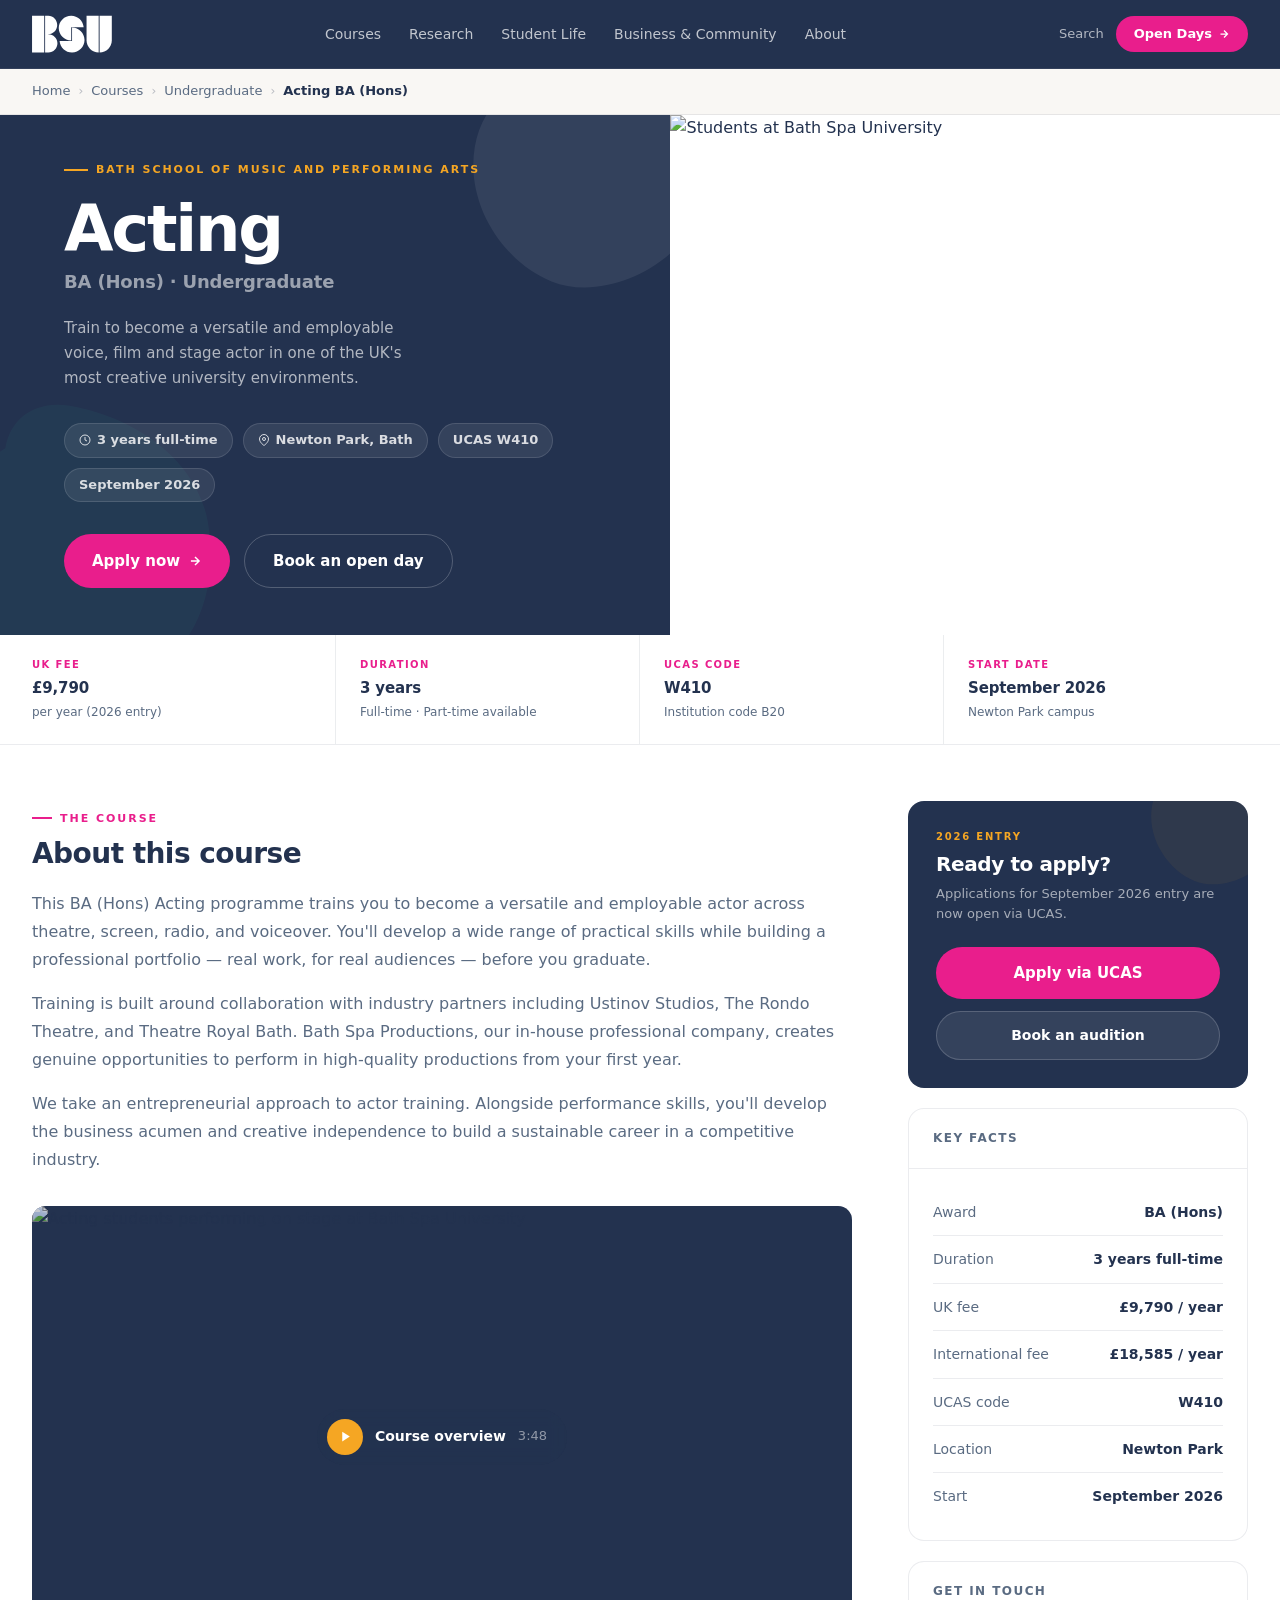
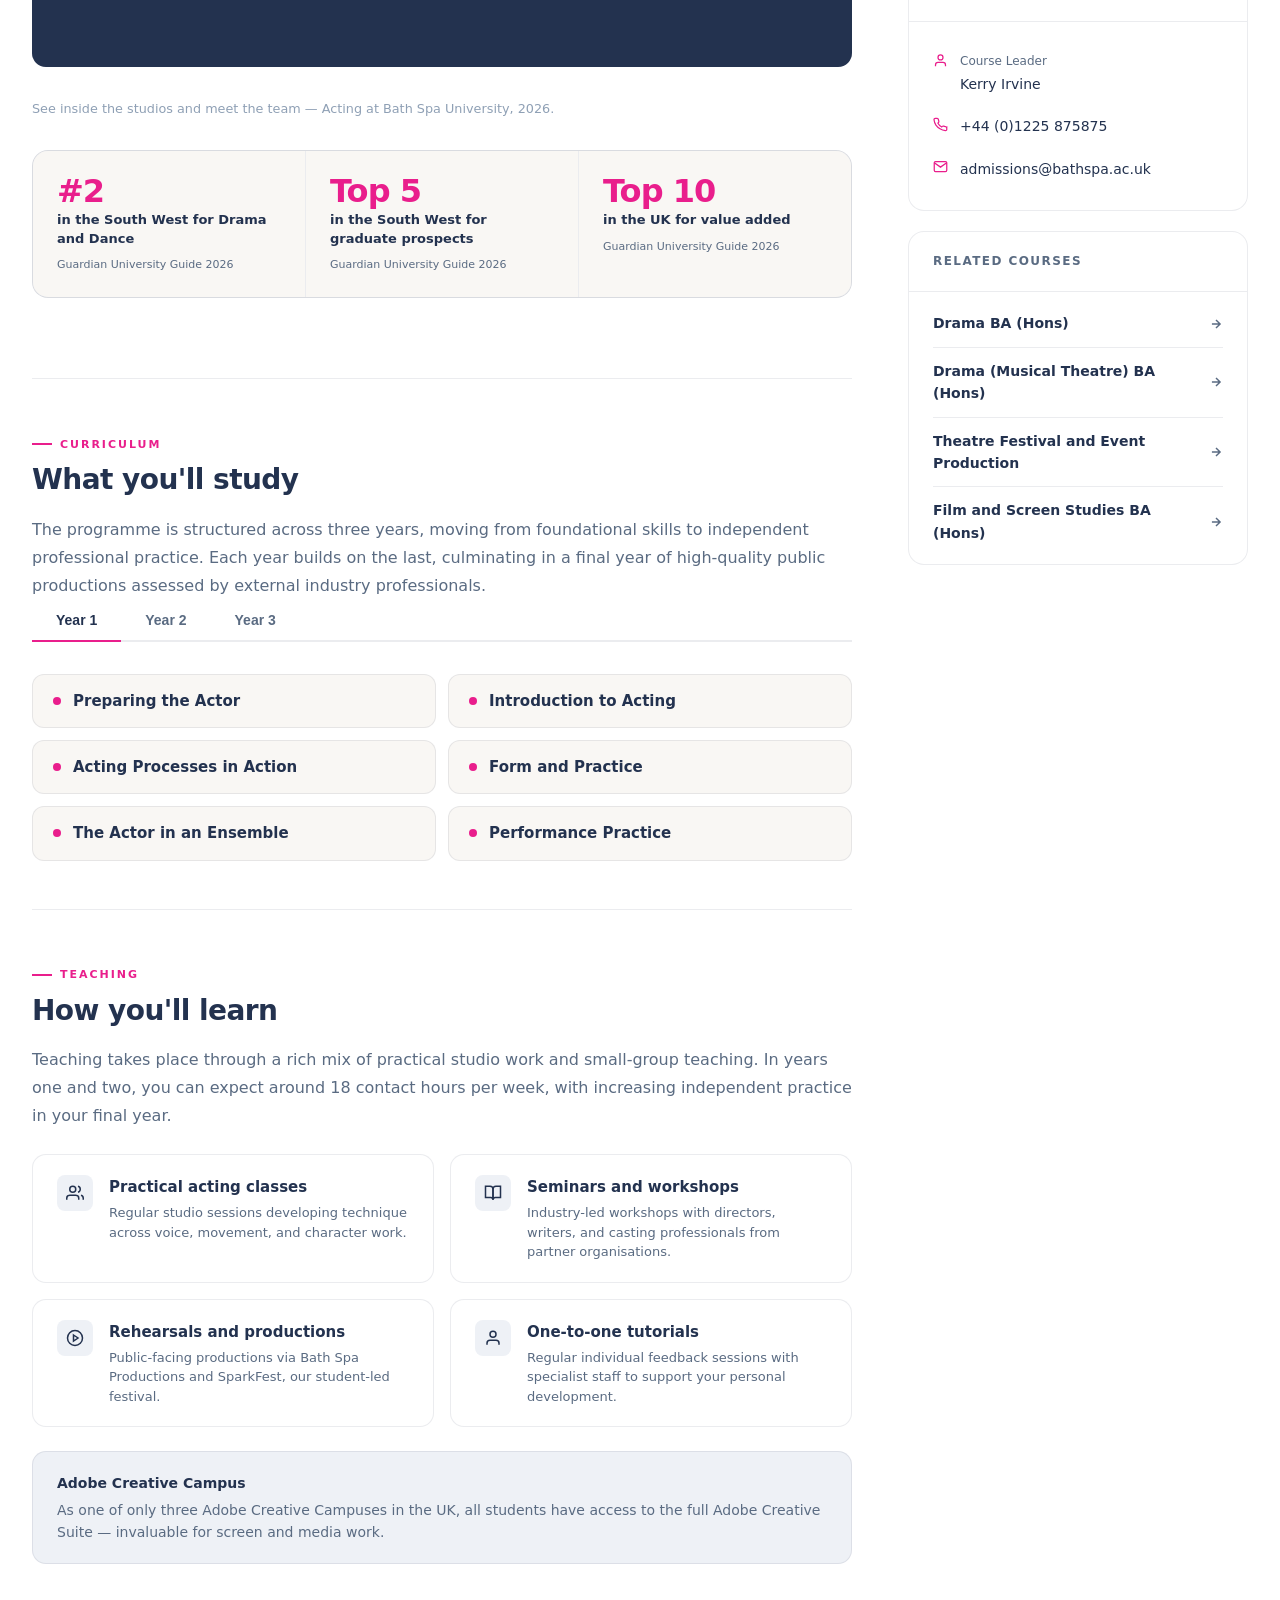
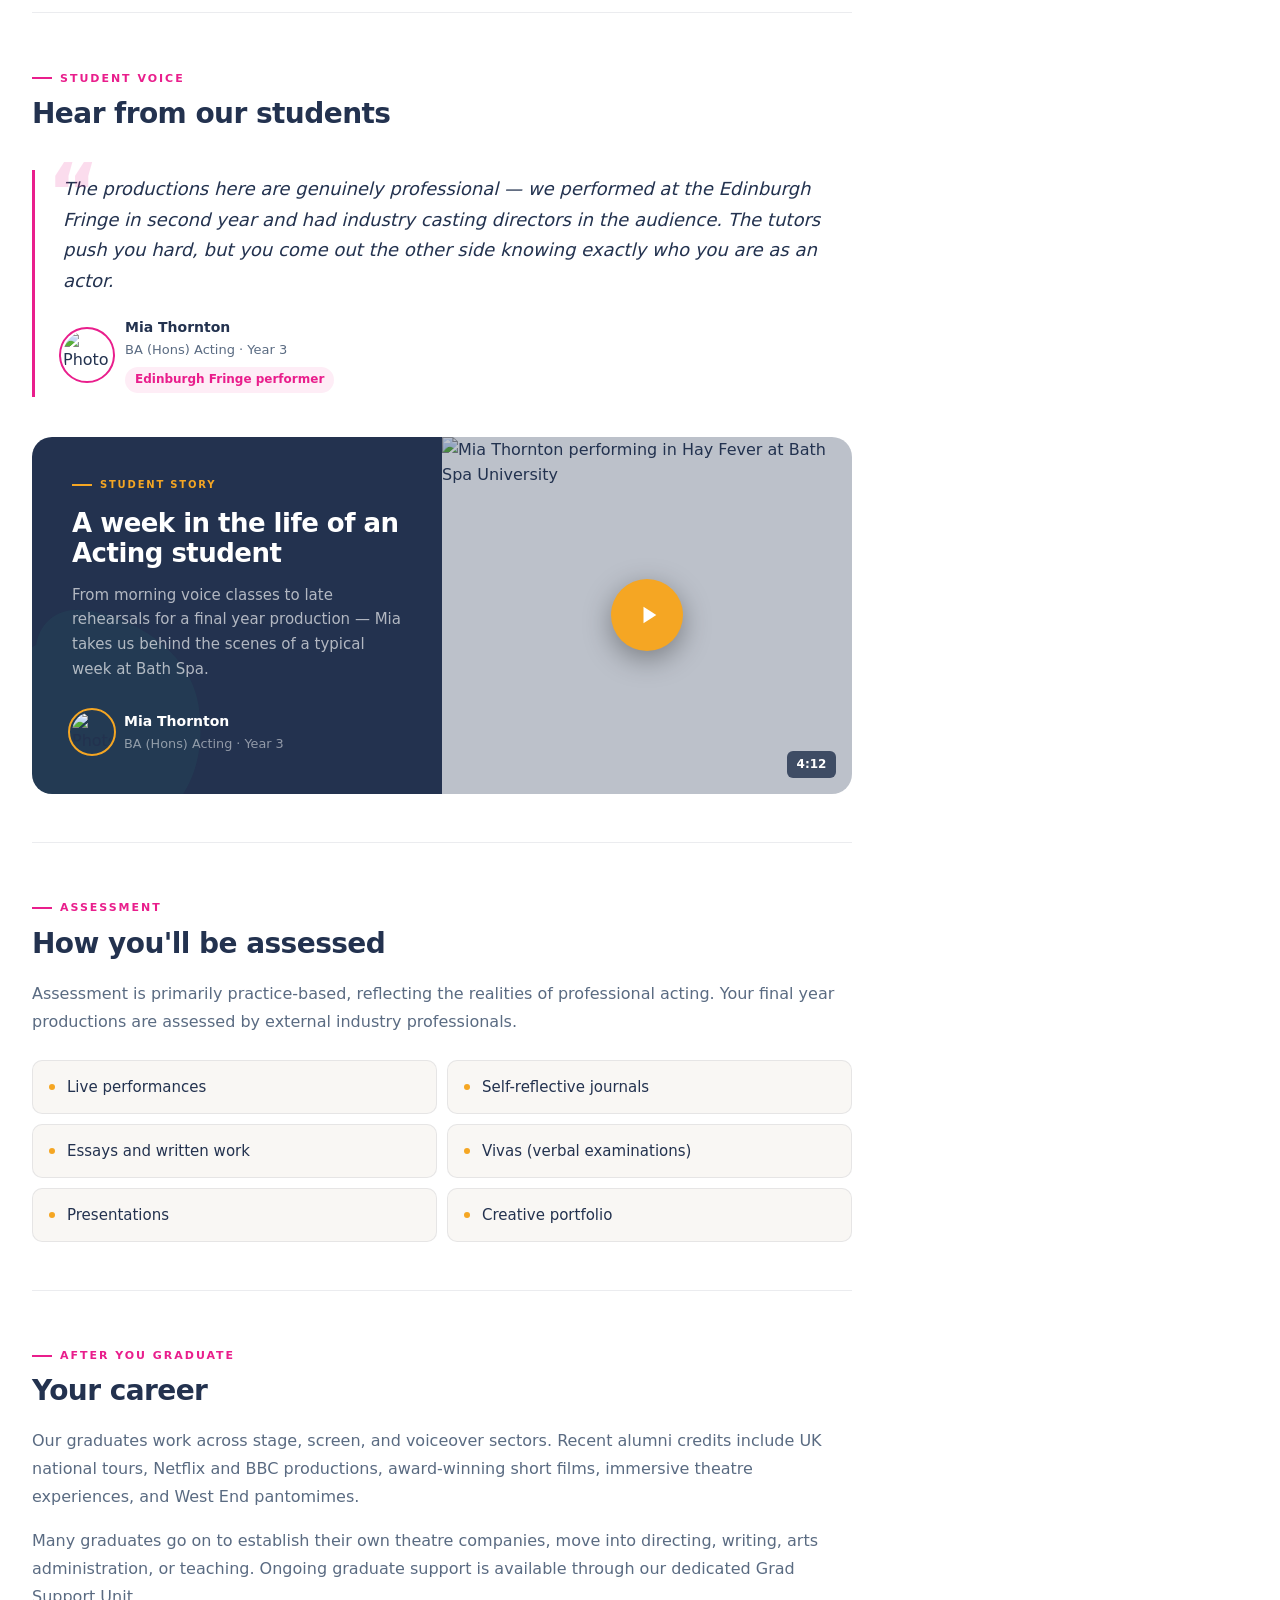
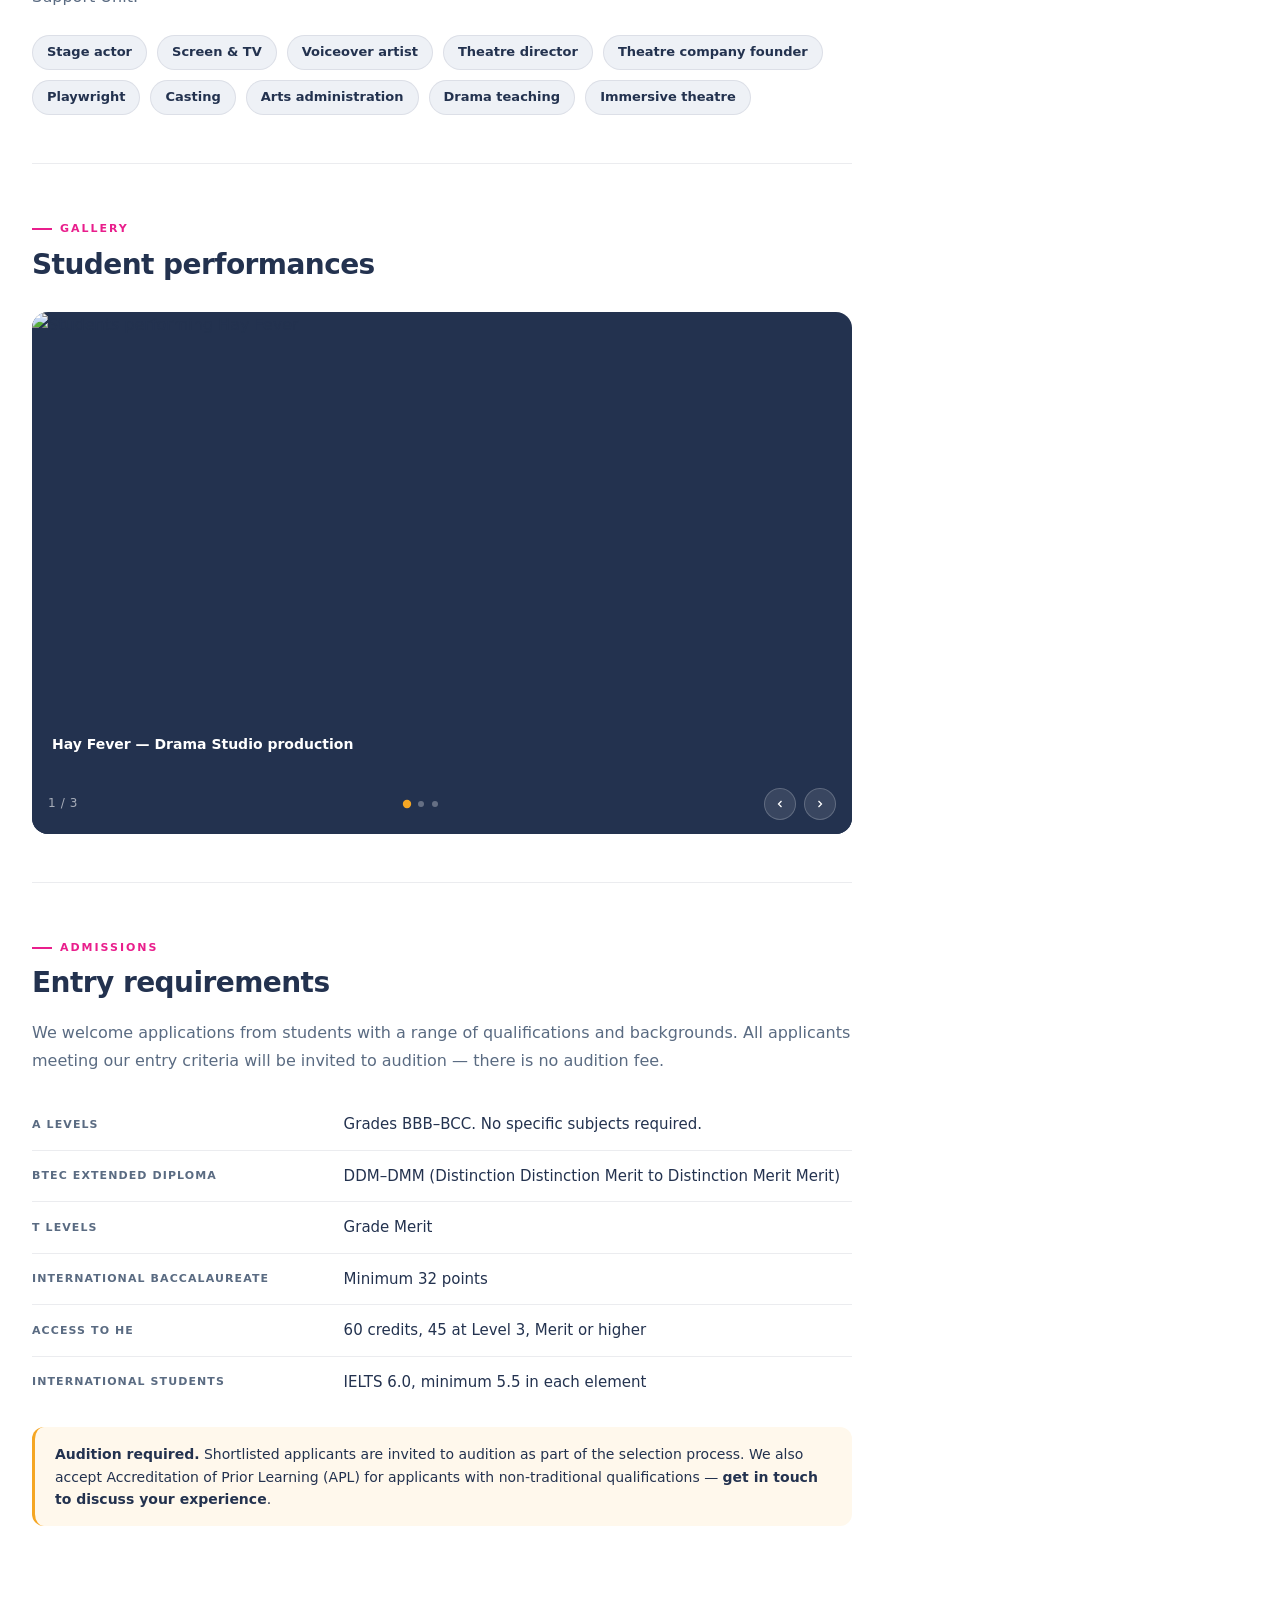
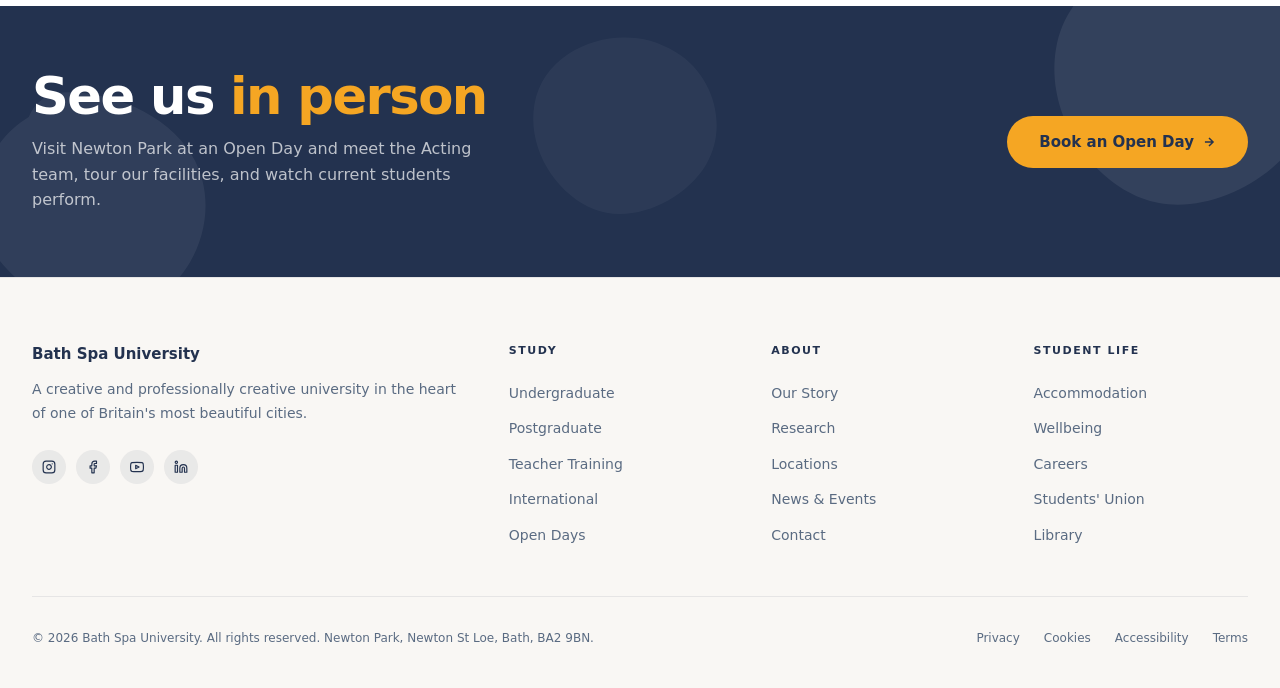
==== commit 00957d97: "added extra video examples" ====
--- a/course.html
+++ b/course.html
@@ -729,6 +729,180 @@
       .fact-item:nth-child(3) { border-right: 1px solid var(--border); }
       .footer-top { grid-template-columns: 1fr; }
       .footer-bottom { flex-direction: column; align-items: flex-start; }
+    }
+
+    /* ═══════════════════════════════════════════════════════════════
+       VIDEO COMPONENTS
+       ═══════════════════════════════════════════════════════════════ */
+
+    /* Inline content video */
+    .inline-video {
+      margin: 2rem 0;
+      border-radius: 0.875rem;
+      overflow: hidden;
+      position: relative;
+      aspect-ratio: 16 / 9;
+      background: var(--navy);
+      cursor: pointer;
+    }
+
+    .inline-video img {
+      position: absolute; inset: 0;
+      width: 100%; height: 100%;
+      object-fit: cover; display: block;
+      opacity: 0.88;
+      transition: opacity 0.3s;
+    }
+
+    .inline-video:hover img { opacity: 0.75; }
+
+    .inline-video-scrim {
+      position: absolute; inset: 0;
+      background: rgba(35,50,79,0.15);
+      pointer-events: none;
+    }
+
+    .inline-video-btn {
+      position: absolute; inset: 0;
+      display: flex; align-items: center; justify-content: center;
+    }
+
+    .inline-video-pill {
+      display: flex; align-items: center; gap: 0.75rem;
+      background: rgba(35,50,79,0.72);
+      backdrop-filter: blur(8px);
+      -webkit-backdrop-filter: blur(8px);
+      border-radius: 9999px;
+      padding: 0.625rem 1.25rem 0.625rem 0.625rem;
+      transition: background 0.2s;
+    }
+
+    .inline-video:hover .inline-video-pill { background: rgba(35,50,79,0.88); }
+
+    .inline-video-play {
+      width: 2.25rem; height: 2.25rem; border-radius: 50%;
+      background: var(--amber);
+      display: flex; align-items: center; justify-content: center;
+      flex-shrink: 0;
+    }
+
+    .inline-video-label {
+      color: white; font-size: 0.875rem; font-weight: 600;
+    }
+
+    .inline-video-duration {
+      color: rgba(255,255,255,0.5); font-size: 0.8125rem;
+    }
+
+    .inline-video-caption {
+      font-size: 0.8rem; color: #8fa0b5; line-height: 1.5;
+      margin-top: 0.625rem;
+    }
+
+    /* Featured student story video — split layout */
+    .video-split {
+      display: grid;
+      grid-template-columns: 1fr 1fr;
+      border-radius: 1.25rem;
+      overflow: hidden;
+      margin-top: 2.5rem;
+      min-height: 22rem;
+    }
+
+    @media (max-width: 800px) { .video-split { grid-template-columns: 1fr; } }
+
+    .video-split-text {
+      background: var(--navy);
+      padding: 2.5rem;
+      display: flex; flex-direction: column; justify-content: center;
+      position: relative; overflow: hidden;
+    }
+
+    .video-split-deco {
+      position: absolute; bottom: -4rem; left: -4rem;
+      width: 16rem; height: 16rem; opacity: 0.05; pointer-events: none;
+    }
+
+    .video-split-eyebrow {
+      font-size: 0.625rem; font-weight: 700; text-transform: uppercase;
+      letter-spacing: 0.18em; color: var(--amber);
+      display: flex; align-items: center; gap: 0.5rem;
+      margin-bottom: 1rem; position: relative; z-index: 1;
+    }
+    .video-split-eyebrow::before {
+      content: ''; display: block; width: 1.25rem; height: 2px;
+      background: var(--amber); flex-shrink: 0;
+    }
+
+    .video-split-heading {
+      font-size: 1.625rem; font-weight: 900; color: white;
+      letter-spacing: -0.02em; line-height: 1.15;
+      margin-bottom: 0.875rem; position: relative; z-index: 1;
+    }
+
+    .video-split-body {
+      font-size: 0.9375rem; color: rgba(255,255,255,0.65);
+      line-height: 1.65; margin-bottom: 1.75rem;
+      position: relative; z-index: 1;
+    }
+
+    .video-split-meta {
+      display: flex; align-items: center; gap: 0.75rem;
+      position: relative; z-index: 1;
+    }
+
+    .video-split-avatar {
+      width: 2.5rem; height: 2.5rem; border-radius: 50%;
+      object-fit: cover; flex-shrink: 0;
+      outline: 2px solid var(--amber); outline-offset: 2px;
+    }
+
+    .video-split-name { font-size: 0.875rem; font-weight: 700; color: white; }
+    .video-split-role { font-size: 0.8rem; color: rgba(255,255,255,0.5); margin-top: 0.1rem; }
+
+    .video-split-thumb {
+      position: relative; overflow: hidden; cursor: pointer;
+      min-height: 18rem;
+    }
+
+    .video-split-thumb img {
+      position: absolute; inset: 0;
+      width: 100%; height: 100%;
+      object-fit: cover; display: block;
+      transition: transform 0.4s ease;
+    }
+
+    .video-split-thumb:hover img { transform: scale(1.03); }
+
+    .video-split-thumb-scrim {
+      position: absolute; inset: 0;
+      background: rgba(35,50,79,0.3);
+      pointer-events: none;
+    }
+
+    .video-split-play {
+      position: absolute; inset: 0;
+      display: flex; align-items: center; justify-content: center;
+    }
+
+    .video-split-play-btn {
+      width: 4.5rem; height: 4.5rem; border-radius: 50%;
+      background: var(--amber);
+      display: flex; align-items: center; justify-content: center;
+      box-shadow: 0 8px 28px rgba(0,0,0,0.35);
+      transition: transform 0.2s, box-shadow 0.2s;
+    }
+
+    .video-split-thumb:hover .video-split-play-btn {
+      transform: scale(1.08);
+      box-shadow: 0 12px 36px rgba(0,0,0,0.4);
+    }
+
+    .video-split-duration {
+      position: absolute; bottom: 1rem; right: 1rem;
+      background: rgba(35,50,79,0.82); color: white;
+      font-size: 0.75rem; font-weight: 600;
+      padding: 0.25rem 0.6rem; border-radius: 0.375rem;
     }
 
   </style>
@@ -883,6 +1057,27 @@
           <p>We take an entrepreneurial approach to actor training. Alongside performance skills, you'll develop the business acumen and creative independence to build a sustainable career in a competitive industry.</p>
         </div>
 
+        <div class="inline-video" role="button" aria-label="Play course overview video — 3 minutes 48 seconds" tabindex="0">
+          <img
+            src="https://www.bathspa.ac.uk/media/bathspaacuk/courses/acting/Pool-no-water-1493x1000.jpg"
+            alt="Acting students performing on stage at Bath Spa University"
+            loading="lazy"
+          >
+          <div class="inline-video-scrim"></div>
+          <div class="inline-video-btn">
+            <div class="inline-video-pill">
+              <div class="inline-video-play">
+                <svg width="13" height="13" viewBox="0 0 24 24" fill="white" stroke="none" style="margin-left:2px;" aria-hidden="true">
+                  <polygon points="6 3 20 12 6 21 6 3"/>
+                </svg>
+              </div>
+              <span class="inline-video-label">Course overview</span>
+              <span class="inline-video-duration">3:48</span>
+            </div>
+          </div>
+        </div>
+        <p class="inline-video-caption">See inside the studios and meet the team — Acting at Bath Spa University, 2026.</p>
+
         <div class="rankings-strip" role="list" aria-label="Course rankings">
           <div class="ranking-item" role="listitem">
             <p class="ranking-stat">#2</p>
@@ -1022,6 +1217,48 @@
             </div>
           </div>
         </div>
+
+        <div class="video-split">
+          <!-- Text panel -->
+          <div class="video-split-text">
+            <svg class="video-split-deco" viewBox="0 0 300 300" xmlns="http://www.w3.org/2000/svg" aria-hidden="true">
+              <path d="M80,50 C30,80 10,150 50,200 C90,250 160,280 210,260 C260,240 280,180 270,120 C260,60 200,20 140,10 C110,5 85,20 80,50 Z" fill="#2DD4A8"/>
+            </svg>
+            <p class="video-split-eyebrow">Student story</p>
+            <h3 class="video-split-heading">A week in the life of an Acting student</h3>
+            <p class="video-split-body">From morning voice classes to late rehearsals for a final year production — Mia takes us behind the scenes of a typical week at Bath Spa.</p>
+            <div class="video-split-meta">
+              <img
+                class="video-split-avatar"
+                src="https://i.pravatar.cc/150?img=47"
+                alt="Photo of Mia Thornton"
+                loading="lazy"
+              >
+              <div>
+                <p class="video-split-name">Mia Thornton</p>
+                <p class="video-split-role">BA (Hons) Acting · Year 3</p>
+              </div>
+            </div>
+          </div>
+          <!-- Video thumbnail panel -->
+          <div class="video-split-thumb" role="button" aria-label="Play student story video — 4 minutes 12 seconds" tabindex="0">
+            <img
+              src="https://www.bathspa.ac.uk/media/bathspaacuk/courses/acting/Hay-Fever-654x438.jpg"
+              alt="Mia Thornton performing in Hay Fever at Bath Spa University"
+              loading="lazy"
+            >
+            <div class="video-split-thumb-scrim"></div>
+            <div class="video-split-play">
+              <div class="video-split-play-btn">
+                <svg width="22" height="22" viewBox="0 0 24 24" fill="white" stroke="none" style="margin-left:3px;" aria-hidden="true">
+                  <polygon points="6 3 20 12 6 21 6 3"/>
+                </svg>
+              </div>
+            </div>
+            <span class="video-split-duration">4:12</span>
+          </div>
+        </div>
+
       </section>
 
       <!-- ASSESSMENT -->
